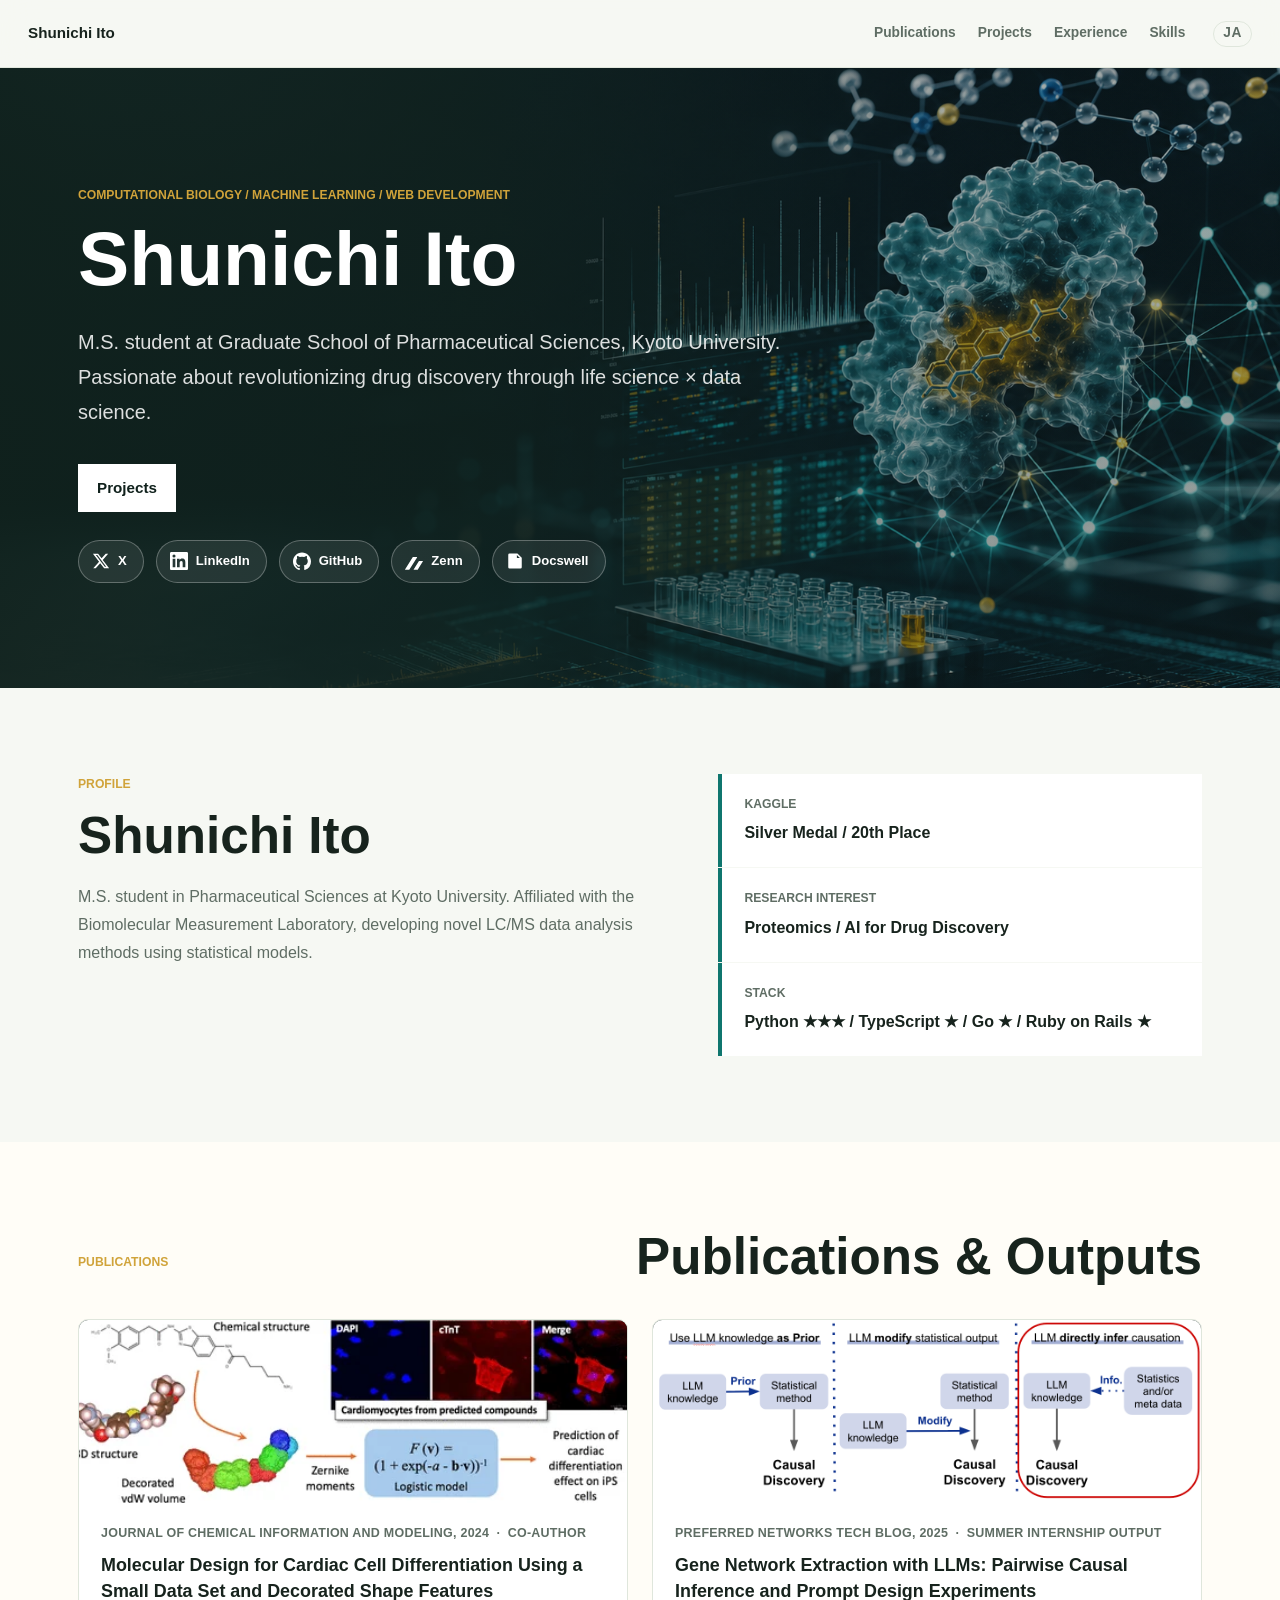
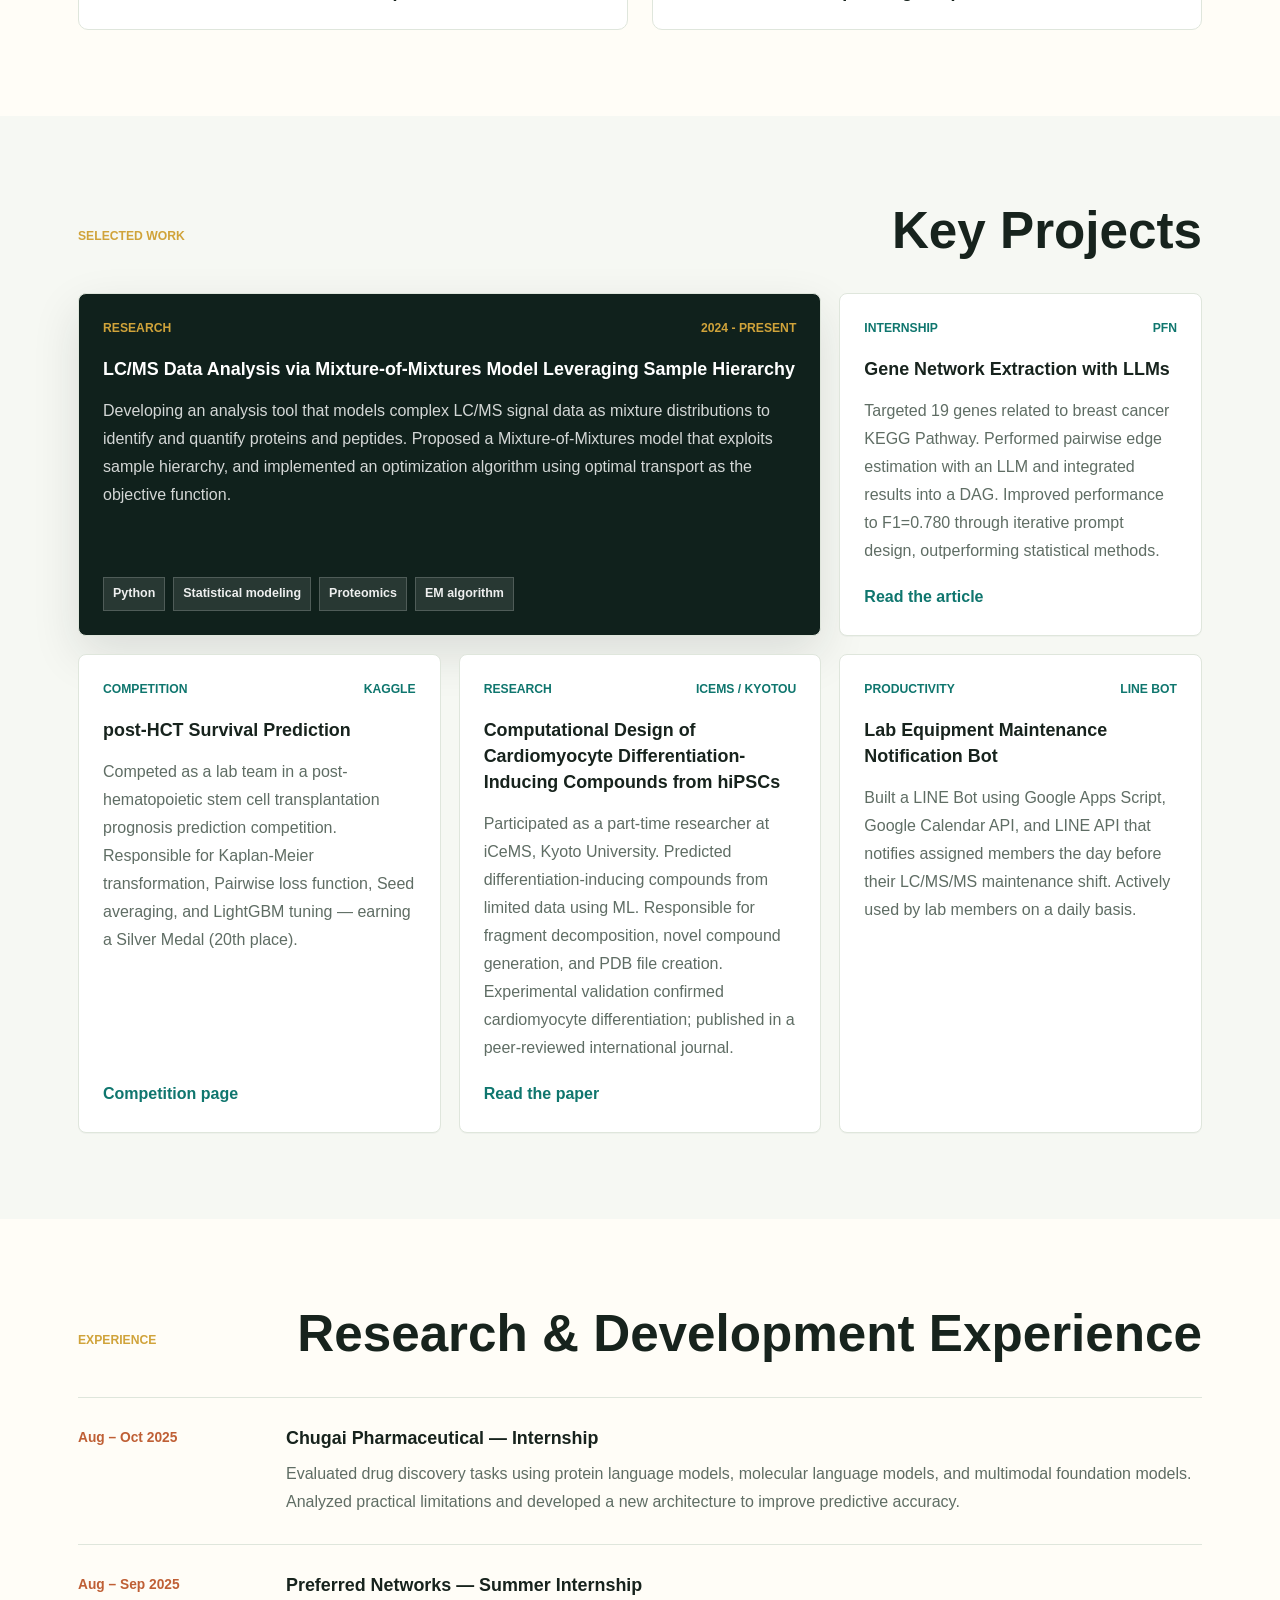
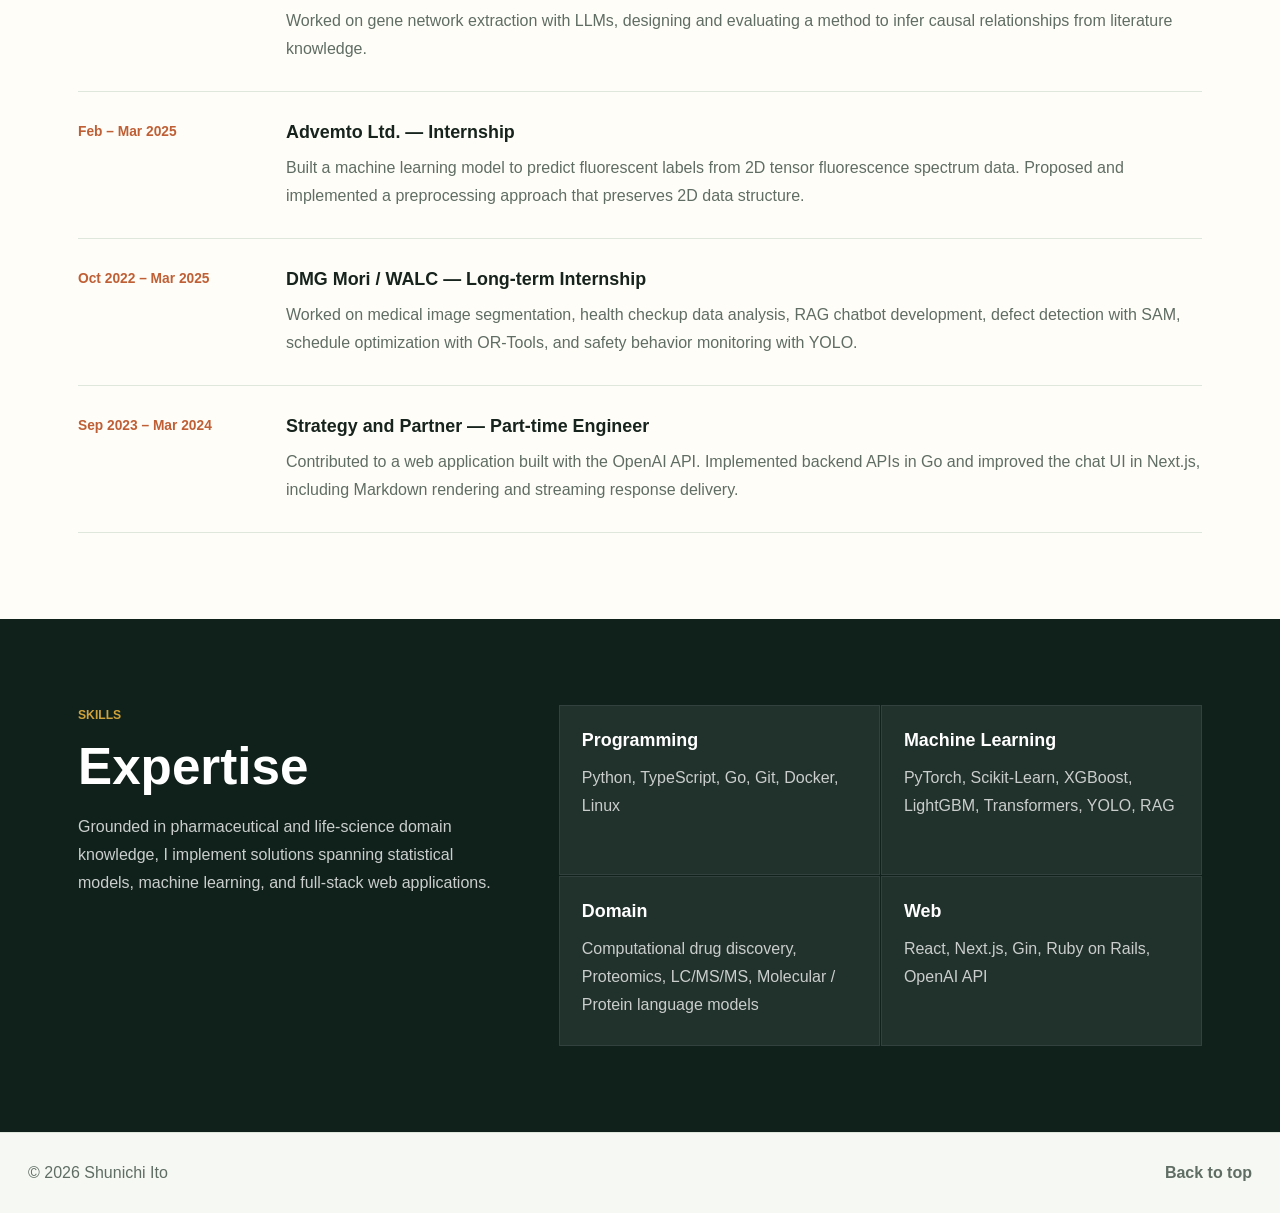
==== en.html @ 8578bd36 "feat: create english page" ====
<!doctype html>
<html lang="en">
  <head>
    <meta charset="utf-8">
    <meta name="viewport" content="width=device-width, initial-scale=1">
    <meta
      name="description"
      content="Portfolio of Shunichi Ito. Research and development experience in computational drug discovery, proteomics, machine learning, and web development."
    >
    <meta name="theme-color" content="#f6f8f3">
    <title>Shunichi Ito | Portfolio</title>
    <link rel="icon" href="assets/hero-research.png">
    <link rel="preload" href="assets/hero-research.png" as="image">
    <link rel="stylesheet" href="styles.css">
  </head>
  <body>
    <header class="site-header">
      <a class="brand" href="#top" aria-label="Back to top">Shunichi Ito</a>
      <nav class="nav" aria-label="Main navigation">
        <a href="#publications">Publications</a>
        <a href="#projects">Projects</a>
        <a href="#experience">Experience</a>
        <a href="#skills">Skills</a>
        <a class="lang-switch" href="index.html" aria-label="日本語版へ切り替え">JA</a>
      </nav>
    </header>

    <main id="top">
      <section class="hero" aria-labelledby="hero-title">
        <div class="hero__media" aria-hidden="true"></div>
        <div class="hero__overlay"></div>
        <div class="hero__content">
          <p class="eyebrow">Computational biology / Machine learning / Web development</p>
          <h1 id="hero-title">Shunichi Ito</h1>
          <p class="hero__lead">
            M.S. student at Graduate School of Pharmaceutical Sciences, Kyoto University.<br>
            Passionate about revolutionizing drug discovery through life science × data science.
          </p>
          <div class="hero__actions" aria-label="Quick links">
            <a class="button button--primary" href="#projects">Projects</a>
          </div>
          <ul class="social-links" aria-label="Social links">
            <li>
              <a class="social-links__item" href="https://x.com/Katan1105" target="_blank" rel="noopener noreferrer" aria-label="X">
                <svg viewBox="0 0 24 24" aria-hidden="true" focusable="false">
                  <path d="M18.244 2.25h3.308l-7.227 8.26 8.502 11.24h-6.656l-5.214-6.817-5.966 6.817H1.683l7.73-8.835L1.254 2.25H8.08l4.713 6.231 5.45-6.231Zm-1.161 17.52h1.833L7.084 4.126H5.117L17.083 19.77Z"/>
                </svg>
                <span>X</span>
              </a>
            </li>
            <li>
              <a class="social-links__item" href="https://www.linkedin.com/in/shunichi-ito-0a51a1213" target="_blank" rel="noopener noreferrer" aria-label="LinkedIn">
                <svg viewBox="0 0 24 24" aria-hidden="true" focusable="false">
                  <path d="M20.45 20.45h-3.56v-5.57c0-1.33-.02-3.04-1.85-3.04-1.85 0-2.14 1.45-2.14 2.94v5.67H9.34V9h3.42v1.56h.05c.48-.9 1.64-1.85 3.38-1.85 3.61 0 4.28 2.38 4.28 5.47v6.27ZM5.34 7.43a2.07 2.07 0 1 1 0-4.14 2.07 2.07 0 0 1 0 4.14ZM7.12 20.45H3.55V9h3.57v11.45ZM22.22 0H1.77C.8 0 0 .78 0 1.74v20.52C0 23.22.8 24 1.77 24h20.45c.98 0 1.78-.78 1.78-1.74V1.74C24 .78 23.2 0 22.22 0Z"/>
                </svg>
                <span>LinkedIn</span>
              </a>
            </li>
            <li>
              <a class="social-links__item" href="https://github.com/Shunichi1100921" target="_blank" rel="noopener noreferrer" aria-label="GitHub">
                <svg viewBox="0 0 24 24" aria-hidden="true" focusable="false">
                  <path d="M12 .5C5.37.5 0 5.87 0 12.5c0 5.3 3.44 9.8 8.21 11.39.6.11.82-.26.82-.58 0-.29-.01-1.04-.02-2.05-3.34.73-4.04-1.61-4.04-1.61-.55-1.39-1.34-1.76-1.34-1.76-1.09-.75.08-.73.08-.73 1.21.09 1.84 1.24 1.84 1.24 1.07 1.84 2.81 1.31 3.5 1 .11-.78.42-1.31.76-1.61-2.67-.3-5.47-1.34-5.47-5.94 0-1.31.47-2.38 1.24-3.22-.13-.31-.54-1.53.12-3.18 0 0 1.01-.32 3.3 1.23a11.5 11.5 0 0 1 6.01 0c2.29-1.55 3.3-1.23 3.3-1.23.66 1.65.25 2.87.12 3.18.77.84 1.24 1.91 1.24 3.22 0 4.61-2.81 5.63-5.49 5.93.43.37.81 1.1.81 2.22 0 1.6-.01 2.89-.01 3.29 0 .32.21.7.83.58A12.01 12.01 0 0 0 24 12.5C24 5.87 18.63.5 12 .5Z"/>
                </svg>
                <span>GitHub</span>
              </a>
            </li>
            <li>
              <a class="social-links__item" href="https://zenn.dev/shunichi1100921" target="_blank" rel="noopener noreferrer" aria-label="Zenn">
                <svg viewBox="0 0 24 24" aria-hidden="true" focusable="false">
                  <path d="M.264 23.771h4.984c.264 0 .498-.147.645-.352L16.084 7.181c.176-.264-.029-.616-.351-.616h-4.838c-.264 0-.527.147-.674.352L.029 23.185c-.176.264.029.586.235.586ZM17.114 23.361l6.798-10.875c.176-.264-.029-.616-.352-.616h-4.515c-.264 0-.498.147-.645.352l-6.886 10.993c-.147.235.029.557.323.557h4.838c.205 0 .381-.117.439-.264Z"/>
                </svg>
                <span>Zenn</span>
              </a>
            </li>
            <li>
              <a class="social-links__item" href="https://www.docswell.com/user/shunichi1100921" target="_blank" rel="noopener noreferrer" aria-label="Docswell">
                <svg viewBox="0 0 24 24" aria-hidden="true" focusable="false">
                  <path d="M3 3.75A1.75 1.75 0 0 1 4.75 2h10.5L21 7.75v12.5A1.75 1.75 0 0 1 19.25 22H4.75A1.75 1.75 0 0 1 3 20.25V3.75Zm11.5.25v4h4l-4-4ZM7 11.5h10v1.6H7v-1.6Zm0 3.6h10v1.6H7v-1.6Zm0-7.2h5v1.6H7V7.9Z"/>
                </svg>
                <span>Docswell</span>
              </a>
            </li>
          </ul>
        </div>
      </section>

      <section class="section intro" aria-label="Profile">
        <div class="section__inner intro__grid">
          <div>
            <p class="section-kicker">Profile</p>
            <h2>Shunichi Ito</h2>
            <p>
              M.S. student in Pharmaceutical Sciences at Kyoto University. Affiliated with the Biomolecular Measurement Laboratory, developing novel LC/MS data analysis methods using statistical models.
            </p>
          </div>
          <dl class="stats" aria-label="Highlights">
            <div>
              <dt>Kaggle</dt>
              <dd>Silver Medal / 20th Place</dd>
            </div>
            <div>
              <dt>Research Interest</dt>
              <dd>Proteomics / AI for Drug Discovery</dd>
            </div>
            <div>
              <dt>Stack</dt>
              <dd>Python ★★★ / TypeScript ★ / Go ★ / Ruby on Rails ★</dd>
            </div>
          </dl>
        </div>
      </section>

      <section id="publications" class="section section--tint" aria-labelledby="publications-title">
        <div class="section__inner">
          <div class="section-heading">
            <p class="section-kicker">Publications</p>
            <h2 id="publications-title">Publications &amp; Outputs</h2>
          </div>
          <div class="publication-list">
            <article class="pub-card">
              <a class="pub-card__image-link" href="https://pubs.acs.org/doi/full/10.1021/acs.jcim.4c01353" target="_blank" rel="noopener noreferrer" aria-label="Read paper: Molecular Design for Cardiac Cell Differentiation">
                <img class="pub-card__image" src="assets/icems-cardiomyocite-hiPSC.gif" alt="Abstract figure: Computational design of cardiomyocyte differentiation-inducing compounds from hiPSCs" loading="lazy">
                <span class="pub-card__overlay" aria-hidden="true">Read paper →</span>
              </a>
              <div class="pub-card__body">
                <p class="pub-card__venue">Journal of Chemical Information and Modeling, 2024 &nbsp;·&nbsp; Co-author</p>
                <h3>Molecular Design for Cardiac Cell Differentiation Using a Small Data Set and Decorated Shape Features</h3>
              </div>
            </article>
            <article class="pub-card">
              <a class="pub-card__image-link" href="https://tech.preferred.jp/ja/blog/gene_network_extraction_with_llms/" target="_blank" rel="noopener noreferrer" aria-label="Read article: Gene Network Extraction with LLMs">
                <img class="pub-card__image" src="assets/pfn-gene-network.png" alt="Key visual: Gene network extraction with LLMs" loading="lazy">
                <span class="pub-card__overlay" aria-hidden="true">Read article →</span>
              </a>
              <div class="pub-card__body">
                <p class="pub-card__venue">Preferred Networks Tech Blog, 2025 &nbsp;·&nbsp; Summer Internship Output</p>
                <h3>Gene Network Extraction with LLMs: Pairwise Causal Inference and Prompt Design Experiments</h3>
              </div>
            </article>
          </div>
        </div>
      </section>

      <section id="projects" class="section" aria-labelledby="projects-title">
        <div class="section__inner">
          <div class="section-heading">
            <p class="section-kicker">Selected Work</p>
            <h2 id="projects-title">Key Projects</h2>
          </div>

          <div class="project-grid">
            <article class="project-card project-card--featured">
              <div class="project-card__meta">
                <span>Research</span>
                <span>2024 - Present</span>
              </div>
              <h3>LC/MS Data Analysis via Mixture-of-Mixtures Model Leveraging Sample Hierarchy</h3>
              <p>
                Developing an analysis tool that models complex LC/MS signal data as mixture distributions to identify and quantify proteins and peptides.
                Proposed a Mixture-of-Mixtures model that exploits sample hierarchy, and implemented an optimization algorithm using optimal transport as the objective function.
              </p>
              <div class="tag-list">
                <span>Python</span>
                <span>Statistical modeling</span>
                <span>Proteomics</span>
                <span>EM algorithm</span>
              </div>
            </article>

            <article class="project-card">
              <div class="project-card__meta">
                <span>Internship</span>
                <span>PFN</span>
              </div>
              <h3>Gene Network Extraction with LLMs</h3>
              <p>
                Targeted 19 genes related to breast cancer KEGG Pathway. Performed pairwise edge estimation with an LLM and integrated results into a DAG.
                Improved performance to F1=0.780 through iterative prompt design, outperforming statistical methods.
              </p>
              <a class="text-link" href="https://tech.preferred.jp/ja/blog/gene_network_extraction_with_llms/">Read the article</a>
            </article>

            <article class="project-card">
              <div class="project-card__meta">
                <span>Competition</span>
                <span>Kaggle</span>
              </div>
              <h3>post-HCT Survival Prediction</h3>
              <p>
                Competed as a lab team in a post-hematopoietic stem cell transplantation prognosis prediction competition.
                Responsible for Kaplan-Meier transformation, Pairwise loss function, Seed averaging, and LightGBM tuning — earning a Silver Medal (20th place).
              </p>
              <a class="text-link" href="https://www.kaggle.com/competitions/equity-post-HCT-survival-predictions">Competition page</a>
            </article>

            <article class="project-card">
              <div class="project-card__meta">
                <span>Research</span>
                <span>iCeMS / KyotoU</span>
              </div>
              <h3>Computational Design of Cardiomyocyte Differentiation-Inducing Compounds from hiPSCs</h3>
              <p>
                Participated as a part-time researcher at iCeMS, Kyoto University. Predicted differentiation-inducing compounds from limited data using ML.
                Responsible for fragment decomposition, novel compound generation, and PDB file creation. Experimental validation confirmed cardiomyocyte differentiation; published in a peer-reviewed international journal.
              </p>
              <a class="text-link" href="https://pubs.acs.org/doi/full/10.1021/acs.jcim.4c01353">Read the paper</a>
            </article>

            <article class="project-card">
              <div class="project-card__meta">
                <span>Productivity</span>
                <span>LINE Bot</span>
              </div>
              <h3>Lab Equipment Maintenance Notification Bot</h3>
              <p>
                Built a LINE Bot using Google Apps Script, Google Calendar API, and LINE API that notifies assigned members the day before their LC/MS/MS maintenance shift.
                Actively used by lab members on a daily basis.
              </p>
            </article>
          </div>
        </div>
      </section>

      <section id="experience" class="section section--tint" aria-labelledby="experience-title">
        <div class="section__inner">
          <div class="section-heading">
            <p class="section-kicker">Experience</p>
            <h2 id="experience-title">Research &amp; Development Experience</h2>
          </div>

          <div class="timeline">
            <article class="timeline-item">
              <p class="timeline-item__date">Aug – Oct 2025</p>
              <div>
                <h3>Chugai Pharmaceutical — Internship</h3>
                <p>
                  Evaluated drug discovery tasks using protein language models, molecular language models, and multimodal foundation models.
                  Analyzed practical limitations and developed a new architecture to improve predictive accuracy.
                </p>
              </div>
            </article>

            <article class="timeline-item">
              <p class="timeline-item__date">Aug – Sep 2025</p>
              <div>
                <h3>Preferred Networks — Summer Internship</h3>
                <p>
                  Worked on gene network extraction with LLMs, designing and evaluating a method to infer causal relationships from literature knowledge.
                </p>
              </div>
            </article>

            <article class="timeline-item">
              <p class="timeline-item__date">Feb – Mar 2025</p>
              <div>
                <h3>Advemto Ltd. — Internship</h3>
                <p>
                  Built a machine learning model to predict fluorescent labels from 2D tensor fluorescence spectrum data.
                  Proposed and implemented a preprocessing approach that preserves 2D data structure.
                </p>
              </div>
            </article>

            <article class="timeline-item">
              <p class="timeline-item__date">Oct 2022 – Mar 2025</p>
              <div>
                <h3>DMG Mori / WALC — Long-term Internship</h3>
                <p>
                  Worked on medical image segmentation, health checkup data analysis, RAG chatbot development, defect detection with SAM,
                  schedule optimization with OR-Tools, and safety behavior monitoring with YOLO.
                </p>
              </div>
            </article>

            <article class="timeline-item">
              <p class="timeline-item__date">Sep 2023 – Mar 2024</p>
              <div>
                <h3>Strategy and Partner — Part-time Engineer</h3>
                <p>
                  Contributed to a web application built with the OpenAI API. Implemented backend APIs in Go and improved the chat UI in Next.js,
                  including Markdown rendering and streaming response delivery.
                </p>
              </div>
            </article>
          </div>
        </div>
      </section>

      <section id="skills" class="section section--dark" aria-labelledby="skills-title">
        <div class="section__inner skills-layout">
          <div>
            <p class="section-kicker">Skills</p>
            <h2 id="skills-title">Expertise</h2>
            <p>
              Grounded in pharmaceutical and life-science domain knowledge, I implement solutions spanning statistical models, machine learning, and full-stack web applications.
            </p>
          </div>
          <div class="skill-groups">
            <section aria-labelledby="skill-programming">
              <h3 id="skill-programming">Programming</h3>
              <p>Python, TypeScript, Go, Git, Docker, Linux</p>
            </section>
            <section aria-labelledby="skill-ml">
              <h3 id="skill-ml">Machine Learning</h3>
              <p>PyTorch, Scikit-Learn, XGBoost, LightGBM, Transformers, YOLO, RAG</p>
            </section>
            <section aria-labelledby="skill-domain">
              <h3 id="skill-domain">Domain</h3>
              <p>Computational drug discovery, Proteomics, LC/MS/MS, Molecular / Protein language models</p>
            </section>
            <section aria-labelledby="skill-web">
              <h3 id="skill-web">Web</h3>
              <p>React, Next.js, Gin, Ruby on Rails, OpenAI API</p>
            </section>
          </div>
        </div>
      </section>

    </main>

    <footer class="site-footer">
      <p>&copy; 2026 Shunichi Ito</p>
      <a href="#top">Back to top</a>
    </footer>
  </body>
</html>
---- styles.css ----
:root {
  --paper: #f6f8f3;
  --paper-strong: #fffdf7;
  --ink: #17231d;
  --muted: #5f6d64;
  --line: #dfe6dc;
  --teal: #0f766e;
  --teal-deep: #0d4f49;
  --clay: #bf5f35;
  --gold: #d0a33a;
  --night: #10211c;
  --white: #ffffff;
  --shadow: 0 18px 48px rgba(23, 35, 29, 0.12);
  color-scheme: light;
  font-family:
    Inter, "Helvetica Neue", Arial, "Hiragino Sans", "Hiragino Kaku Gothic ProN",
    Meiryo, sans-serif;
  font-size: 16px;
}

* {
  box-sizing: border-box;
}

html {
  scroll-behavior: smooth;
}

body {
  margin: 0;
  background: var(--paper);
  color: var(--ink);
  line-height: 1.75;
}

a {
  color: inherit;
}

.site-header {
  align-items: center;
  backdrop-filter: blur(18px);
  background: rgba(246, 248, 243, 0.86);
  border-bottom: 1px solid rgba(223, 230, 220, 0.9);
  display: flex;
  justify-content: space-between;
  left: 0;
  min-height: 68px;
  padding: 0 28px;
  position: sticky;
  right: 0;
  top: 0;
  z-index: 20;
}

.brand {
  color: var(--ink);
  font-size: 0.95rem;
  font-weight: 800;
  text-decoration: none;
}

.nav {
  display: flex;
  gap: 22px;
  white-space: nowrap;
}

.nav a {
  color: var(--muted);
  font-size: 0.86rem;
  font-weight: 700;
  text-decoration: none;
}

.nav a:hover,
.text-link:hover,
.site-footer a:hover {
  color: var(--teal);
}

.lang-switch {
  align-items: center;
  border: 1.5px solid var(--line);
  border-radius: 999px;
  color: var(--muted) !important;
  display: inline-flex;
  font-size: 0.76rem;
  font-weight: 900;
  height: 26px;
  justify-content: center;
  letter-spacing: 0.04em;
  margin-left: 6px;
  min-width: 36px;
  padding: 0 9px;
  text-decoration: none;
  transition: background 0.15s ease, color 0.15s ease, border-color 0.15s ease;
}

.lang-switch:hover {
  background: var(--teal);
  border-color: var(--teal);
  color: var(--white) !important;
}

.hero {
  isolation: isolate;
  min-height: min(620px, 76svh);
  overflow: hidden;
  position: relative;
}

.hero__media {
  background-image: url("assets/hero-research.png");
  background-position: center right;
  background-size: cover;
  inset: 0;
  position: absolute;
  z-index: -2;
}

.hero__overlay {
  background:
    linear-gradient(90deg, rgba(16, 33, 28, 0.93) 0%, rgba(16, 33, 28, 0.8) 36%, rgba(16, 33, 28, 0.2) 72%),
    linear-gradient(180deg, rgba(16, 33, 28, 0.2), rgba(16, 33, 28, 0.35));
  inset: 0;
  position: absolute;
  z-index: -1;
}

.hero__content {
  color: var(--white);
  display: flex;
  flex-direction: column;
  justify-content: center;
  max-width: 1180px;
  min-height: min(620px, 76svh);
  padding: 64px 28px 52px;
  width: min(100%, 1180px);
  margin: 0 auto;
}

.eyebrow,
.section-kicker {
  color: var(--gold);
  font-size: 0.76rem;
  font-weight: 900;
  letter-spacing: 0;
  margin: 0 0 12px;
  text-transform: uppercase;
}

.hero h1 {
  font-size: clamp(2.45rem, 7vw, 4.8rem);
  letter-spacing: 0;
  line-height: 1.05;
  margin: 0;
  max-width: 760px;
}

.hero__lead {
  color: rgba(255, 255, 255, 0.86);
  font-size: clamp(1rem, 2vw, 1.25rem);
  margin: 26px 0 0;
  max-width: 720px;
}

.hero__actions {
  display: flex;
  flex-wrap: wrap;
  gap: 12px;
  margin-top: 34px;
}

.button {
  align-items: center;
  border: 1px solid rgba(255, 255, 255, 0.38);
  display: inline-flex;
  font-size: 0.95rem;
  font-weight: 800;
  justify-content: center;
  min-height: 48px;
  padding: 0 18px;
  text-decoration: none;
}

.button--primary {
  background: var(--white);
  border-color: var(--white);
  color: var(--night);
}

.button--ghost {
  color: var(--white);
}

.social-links {
  display: flex;
  flex-wrap: wrap;
  gap: 12px;
  list-style: none;
  margin: 28px 0 0;
  padding: 0;
}

.social-links__item {
  align-items: center;
  background: rgba(255, 255, 255, 0.08);
  border: 1px solid rgba(255, 255, 255, 0.28);
  border-radius: 999px;
  color: var(--white);
  display: inline-flex;
  gap: 8px;
  font-size: 0.82rem;
  font-weight: 800;
  padding: 9px 16px 9px 13px;
  text-decoration: none;
  transition:
    background 0.18s ease,
    border-color 0.18s ease,
    transform 0.18s ease;
}

.social-links__item svg {
  fill: currentColor;
  height: 18px;
  width: 18px;
}

.social-links__item:hover {
  background: var(--white);
  border-color: var(--white);
  color: var(--night);
  transform: translateY(-2px);
}

.section {
  padding: 86px 0;
}

.section--tint {
  background: var(--paper-strong);
}

.section--dark {
  background: var(--night);
  color: var(--white);
}

.section__inner {
  margin: 0 auto;
  padding: 0 28px;
  width: min(100%, 1180px);
}

.section-heading {
  align-items: end;
  display: flex;
  gap: 24px;
  justify-content: space-between;
  margin-bottom: 34px;
}

h2 {
  font-size: clamp(1.8rem, 4vw, 3.2rem);
  letter-spacing: 0;
  line-height: 1.12;
  margin: 0;
}

h3 {
  font-size: 1.12rem;
  letter-spacing: 0;
  line-height: 1.45;
  margin: 0;
}

p {
  margin: 0;
}

.intro__grid {
  align-items: start;
  display: grid;
  gap: 36px;
  grid-template-columns: minmax(0, 1fr) minmax(320px, 0.8fr);
}

.intro p:not(.section-kicker) {
  color: var(--muted);
  margin-top: 18px;
  max-width: 720px;
}

.stats {
  display: grid;
  gap: 1px;
  margin: 0;
  overflow: hidden;
}

.stats div {
  background: var(--white);
  border-left: 4px solid var(--teal);
  padding: 20px 22px;
}

.stats dt {
  color: var(--muted);
  font-size: 0.76rem;
  font-weight: 900;
  margin-bottom: 4px;
  text-transform: uppercase;
}

.stats dd {
  font-size: 1rem;
  font-weight: 800;
  margin: 0;
}

.project-grid {
  display: grid;
  gap: 18px;
  grid-template-columns: repeat(3, minmax(0, 1fr));
}

.project-card {
  background: var(--white);
  border: 1px solid var(--line);
  border-radius: 8px;
  box-shadow: 0 1px 0 rgba(23, 35, 29, 0.03);
  display: flex;
  flex-direction: column;
  min-height: 330px;
  padding: 24px;
}

.project-card--featured {
  background: var(--night);
  box-shadow: var(--shadow);
  color: var(--white);
  grid-column: span 2;
}

.project-card__meta {
  color: var(--teal);
  display: flex;
  flex-wrap: wrap;
  font-size: 0.76rem;
  font-weight: 900;
  gap: 10px;
  justify-content: space-between;
  margin-bottom: 18px;
  text-transform: uppercase;
}

.project-card--featured .project-card__meta,
.section--dark .section-kicker {
  color: var(--gold);
}

.project-card p {
  color: var(--muted);
  margin-top: 14px;
}

.project-card--featured p {
  color: rgba(255, 255, 255, 0.82);
}

.tag-list {
  display: flex;
  flex-wrap: wrap;
  gap: 8px;
  margin-top: auto;
  padding-top: 24px;
}

.tag-list span {
  background: rgba(255, 255, 255, 0.1);
  border: 1px solid rgba(255, 255, 255, 0.18);
  color: rgba(255, 255, 255, 0.92);
  font-size: 0.78rem;
  font-weight: 800;
  padding: 5px 9px;
}

.text-link {
  color: var(--teal);
  font-weight: 900;
  margin-top: auto;
  padding-top: 18px;
  text-decoration: none;
}

.timeline {
  border-top: 1px solid var(--line);
}

.timeline-item {
  display: grid;
  gap: 28px;
  grid-template-columns: 180px minmax(0, 1fr);
  padding: 28px 0;
  border-bottom: 1px solid var(--line);
}

.timeline-item__date {
  color: var(--clay);
  font-size: 0.86rem;
  font-weight: 900;
}

.timeline-item p:not(.timeline-item__date) {
  color: var(--muted);
  margin-top: 8px;
}

.skills-layout {
  display: grid;
  gap: 52px;
  grid-template-columns: minmax(0, 0.8fr) minmax(0, 1.2fr);
}

.skills-layout > div:first-child p:not(.section-kicker) {
  color: rgba(255, 255, 255, 0.78);
  margin-top: 18px;
}

.skill-groups {
  display: grid;
  gap: 1px;
  grid-template-columns: repeat(2, minmax(0, 1fr));
}

.skill-groups section {
  background: rgba(255, 255, 255, 0.07);
  border: 1px solid rgba(255, 255, 255, 0.08);
  min-height: 170px;
  padding: 22px;
}

.skill-groups p {
  color: rgba(255, 255, 255, 0.76);
  margin-top: 10px;
}

.publication-list {
  display: grid;
  gap: 24px;
  grid-template-columns: repeat(2, minmax(0, 1fr));
}

.pub-card {
  background: var(--white);
  border: 1px solid var(--line);
  border-radius: 10px;
  overflow: hidden;
  display: flex;
  flex-direction: column;
  transition: box-shadow 0.2s ease, transform 0.2s ease;
}

.pub-card:hover {
  box-shadow: var(--shadow);
  transform: translateY(-3px);
}

.pub-card__image-link {
  display: block;
  position: relative;
  overflow: hidden;
  aspect-ratio: 3 / 1;
  background: var(--night);
}

.pub-card__image {
  display: block;
  width: 100%;
  height: 100%;
  object-fit: cover;
  object-position: center top;
  transition: transform 0.3s ease, opacity 0.3s ease;
}

.pub-card__image-link:hover .pub-card__image {
  transform: scale(1.04);
  opacity: 0.72;
}

.pub-card__overlay {
  align-items: center;
  background: rgba(15, 118, 110, 0.85);
  border-radius: 999px;
  bottom: 14px;
  color: var(--white);
  display: flex;
  font-size: 0.82rem;
  font-weight: 800;
  justify-content: center;
  left: 50%;
  opacity: 0;
  padding: 8px 20px;
  position: absolute;
  transform: translateX(-50%) translateY(6px);
  transition: opacity 0.22s ease, transform 0.22s ease;
  white-space: nowrap;
}

.pub-card__image-link:hover .pub-card__overlay {
  opacity: 1;
  transform: translateX(-50%) translateY(0);
}

.pub-card__body {
  padding: 20px 22px 24px;
  display: flex;
  flex-direction: column;
  gap: 8px;
  flex: 1;
}

.pub-card__venue {
  color: var(--muted);
  font-size: 0.78rem;
  font-weight: 700;
  text-transform: uppercase;
  letter-spacing: 0.02em;
}

.site-footer {
  align-items: center;
  border-top: 1px solid var(--line);
  color: var(--muted);
  display: flex;
  justify-content: space-between;
  padding: 26px 28px;
}

.site-footer a {
  font-weight: 800;
  text-decoration: none;
}

@media (max-width: 900px) {
  .site-header {
    align-items: flex-start;
    flex-direction: column;
    gap: 8px;
    padding: 14px 20px;
  }

  .nav {
    gap: 14px;
    overflow-x: auto;
    padding-bottom: 2px;
    width: 100%;
  }

  .hero,
  .hero__content {
    min-height: 78svh;
  }

  .hero__overlay {
    background:
      linear-gradient(90deg, rgba(16, 33, 28, 0.94) 0%, rgba(16, 33, 28, 0.82) 58%, rgba(16, 33, 28, 0.48) 100%),
      linear-gradient(180deg, rgba(16, 33, 28, 0.1), rgba(16, 33, 28, 0.44));
  }

  .section {
    padding: 64px 0;
  }

  .section__inner,
  .hero__content {
    padding-left: 20px;
    padding-right: 20px;
  }

  .intro__grid,
  .skills-layout,
  .publication-list {
    grid-template-columns: 1fr;
  }

  .pub-card__image-link {
    aspect-ratio: 16 / 5;
  }

  .project-grid {
    grid-template-columns: repeat(2, minmax(0, 1fr));
  }

  .project-card--featured {
    grid-column: span 2;
  }
}

@media (max-width: 640px) {
  .site-header {
    position: static;
  }

  .hero,
  .hero__content {
    min-height: 82svh;
  }

  .hero__content {
    padding-top: 52px;
    padding-bottom: 52px;
  }

  .button {
    width: 100%;
  }

  .section-heading {
    align-items: start;
    flex-direction: column;
    gap: 10px;
  }

  .project-grid,
  .skill-groups {
    grid-template-columns: 1fr;
  }

  .project-card,
  .project-card--featured,
  .publication-list article {
    grid-column: auto;
    min-height: auto;
  }

  .timeline-item {
    gap: 8px;
    grid-template-columns: 1fr;
  }

  .site-footer {
    align-items: flex-start;
    flex-direction: column;
    gap: 10px;
  }
}
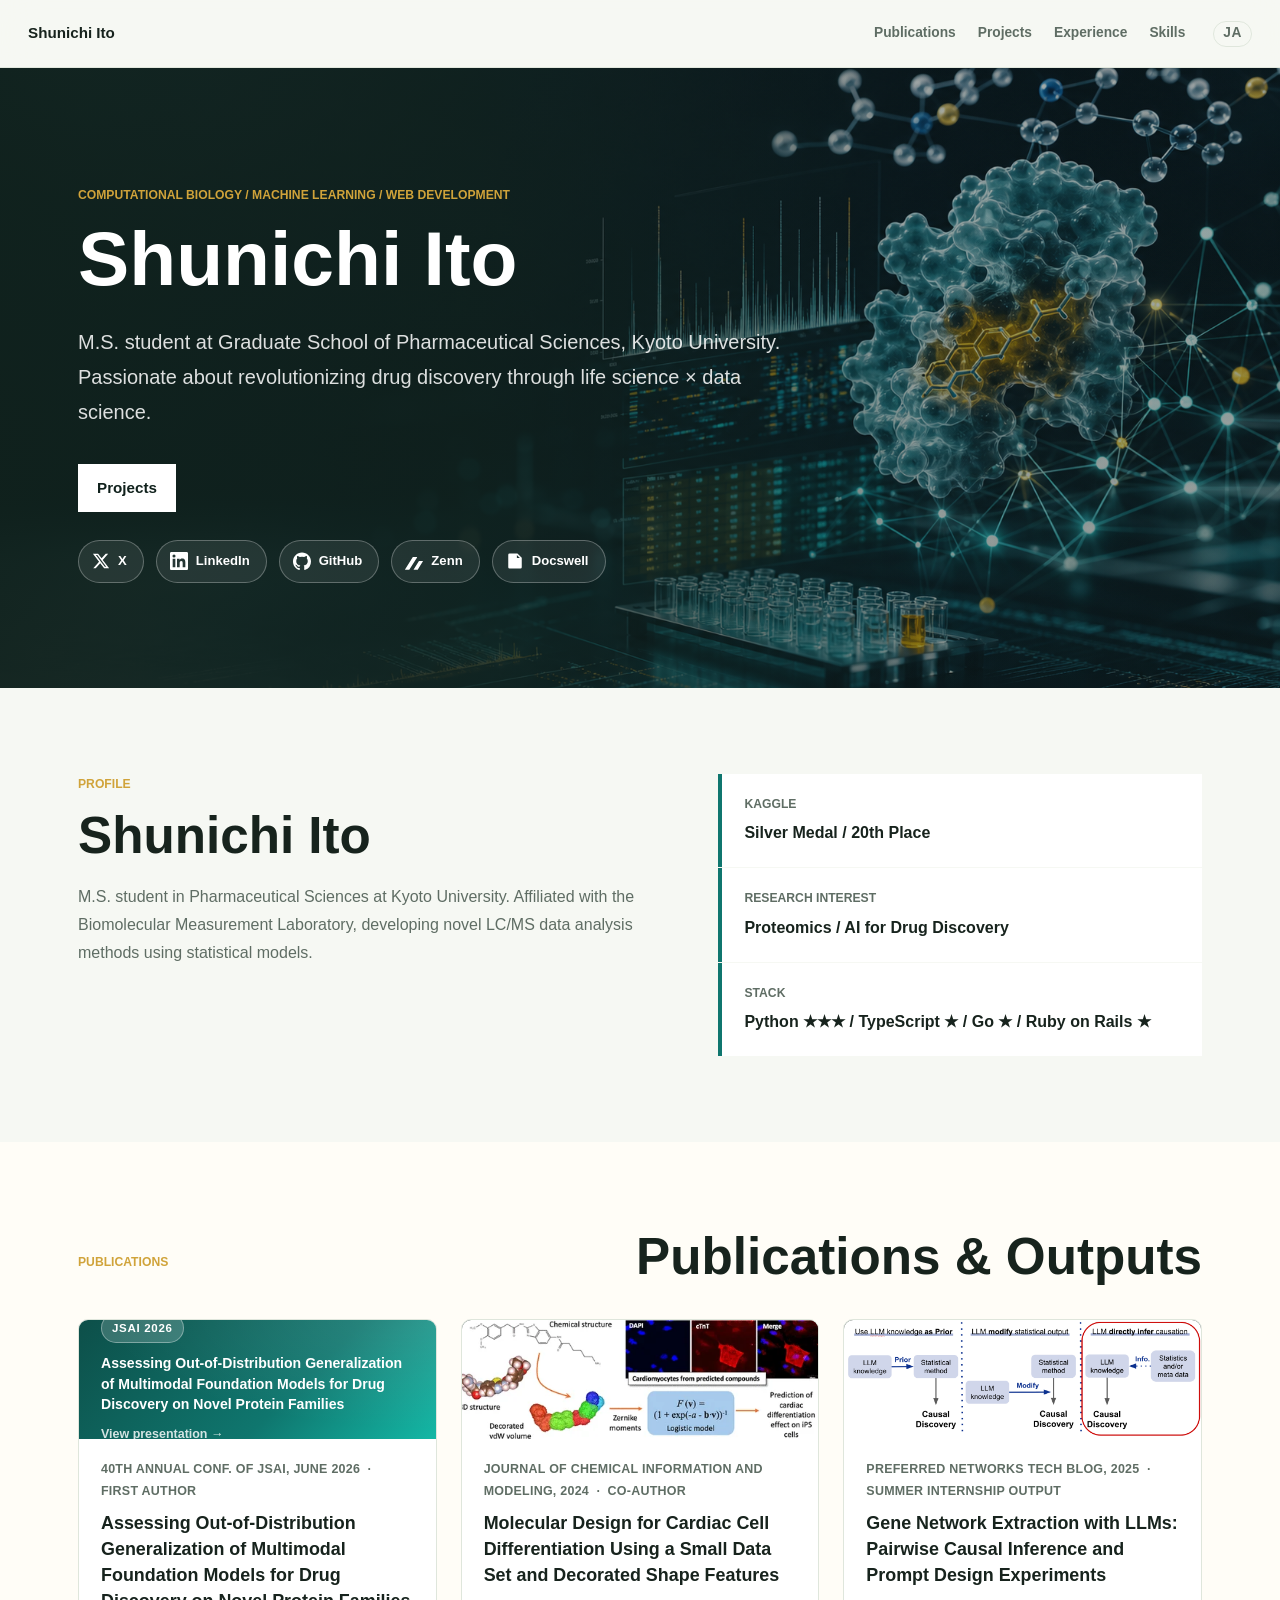
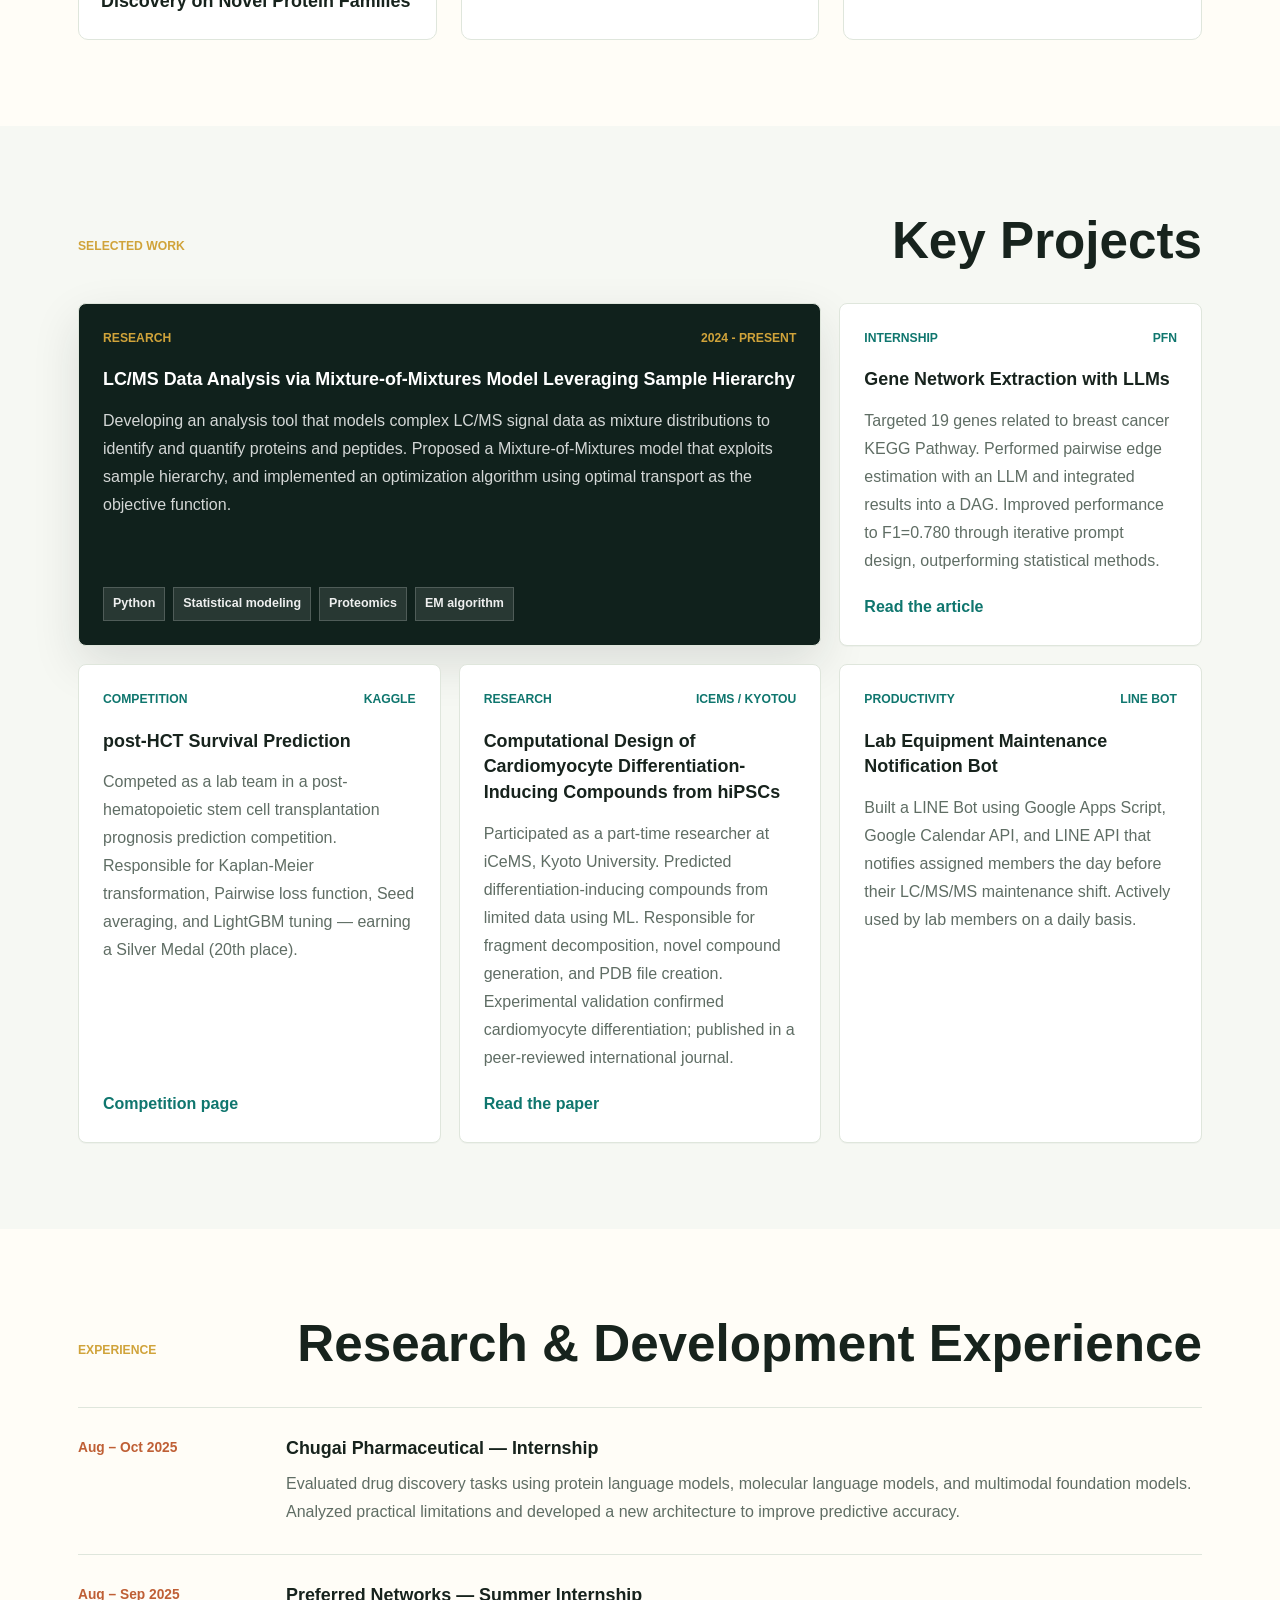
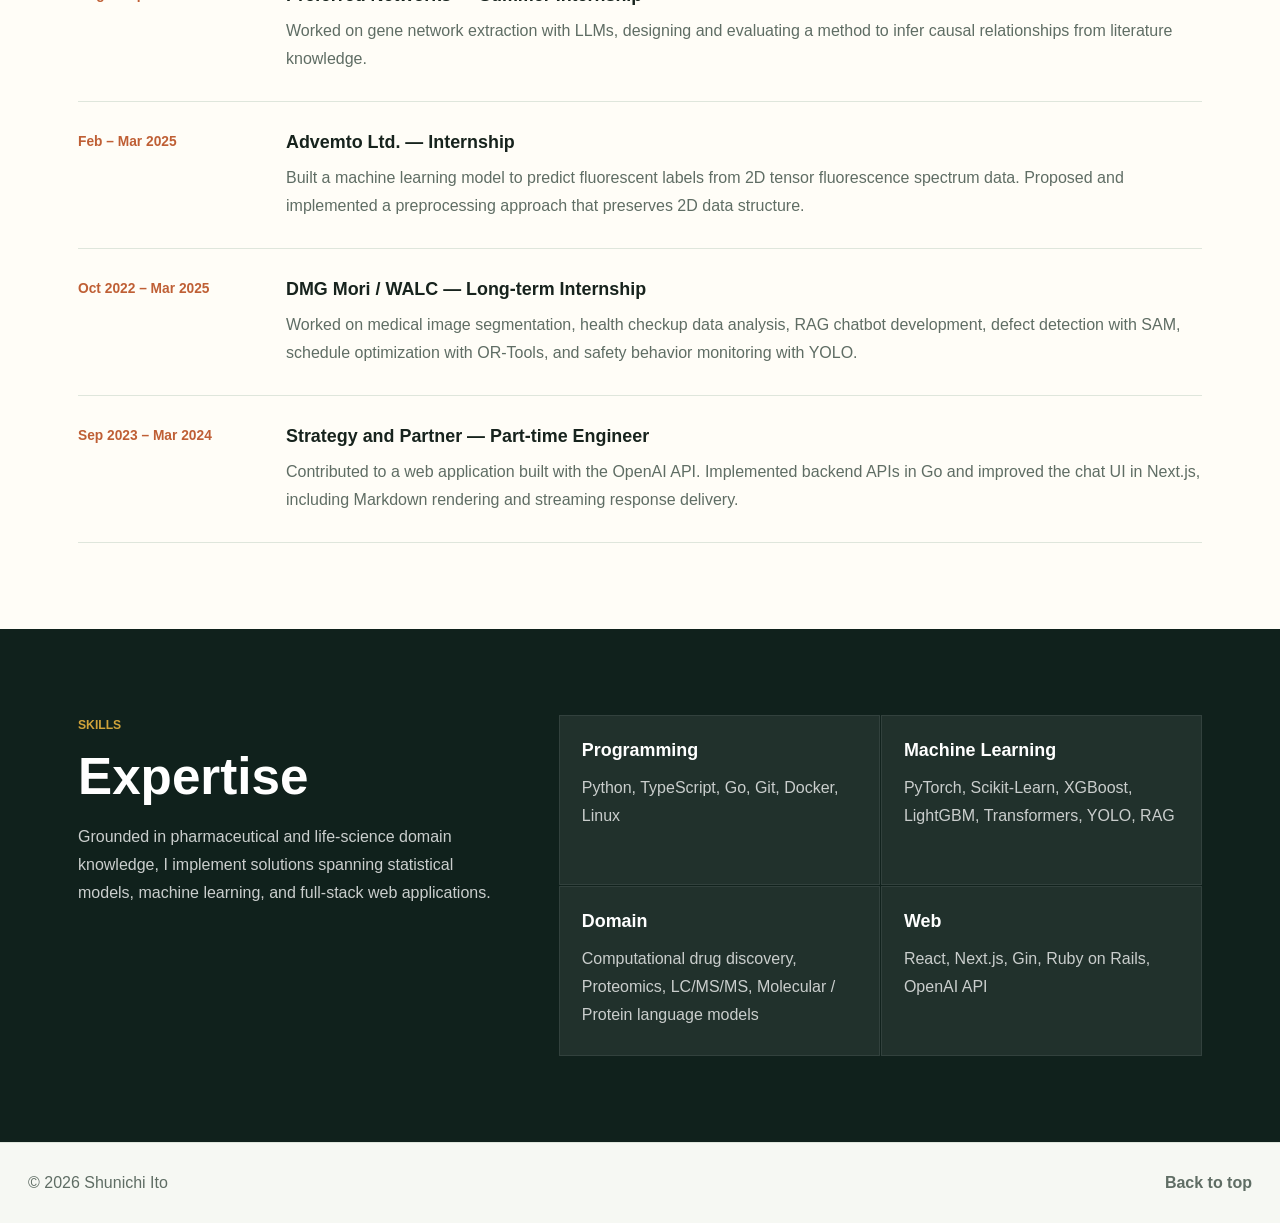
==== commit 057ea07c: "feat: add JSAI publication." ====
--- a/en.html
+++ b/en.html
@@ -117,6 +117,19 @@
             <h2 id="publications-title">Publications &amp; Outputs</h2>
           </div>
           <div class="publication-list">
+            <article class="pub-card pub-card--text" aria-label="JSAI2026 conference paper">
+              <a class="pub-card__text-link" href="https://pub.confit.atlas.jp/ja/event/jsai2026/presentation/1Yin-A-29" target="_blank" rel="noopener noreferrer">
+                <div class="pub-card__text-banner">
+                  <span class="pub-card__conf-badge">JSAI 2026</span>
+                  <p class="pub-card__text-title">Assessing Out-of-Distribution Generalization of Multimodal Foundation Models for Drug Discovery on Novel Protein Families</p>
+                  <span class="pub-card__text-cta">View presentation →</span>
+                </div>
+              </a>
+              <div class="pub-card__body">
+                <p class="pub-card__venue">40th Annual Conf. of JSAI, June 2026 &nbsp;·&nbsp; First author</p>
+                <h3>Assessing Out-of-Distribution Generalization of Multimodal Foundation Models for Drug Discovery on Novel Protein Families</h3>
+              </div>
+            </article>
             <article class="pub-card">
               <a class="pub-card__image-link" href="https://pubs.acs.org/doi/full/10.1021/acs.jcim.4c01353" target="_blank" rel="noopener noreferrer" aria-label="Read paper: Molecular Design for Cardiac Cell Differentiation">
                 <img class="pub-card__image" src="assets/icems-cardiomyocite-hiPSC.gif" alt="Abstract figure: Computational design of cardiomyocyte differentiation-inducing compounds from hiPSCs" loading="lazy">
--- a/styles.css
+++ b/styles.css
@@ -449,7 +449,7 @@
 .publication-list {
   display: grid;
   gap: 24px;
-  grid-template-columns: repeat(2, minmax(0, 1fr));
+  grid-template-columns: repeat(3, minmax(0, 1fr));
 }
 
 .pub-card {
@@ -529,6 +529,66 @@
   letter-spacing: 0.02em;
 }
 
+/* Text-only card variant (no image) */
+.pub-card--text .pub-card__text-link {
+  display: block;
+  text-decoration: none;
+}
+
+.pub-card--text .pub-card__text-banner {
+  aspect-ratio: 3 / 1;
+  background: linear-gradient(135deg, var(--teal-deep) 0%, var(--teal) 60%, #14b8a6 100%);
+  color: var(--white);
+  display: flex;
+  flex-direction: column;
+  gap: 10px;
+  justify-content: center;
+  overflow: hidden;
+  padding: 24px 22px;
+  position: relative;
+  transition: filter 0.2s ease;
+}
+
+.pub-card--text .pub-card__text-banner::before {
+  background: radial-gradient(ellipse at top right, rgba(255,255,255,0.12) 0%, transparent 65%);
+  content: "";
+  inset: 0;
+  pointer-events: none;
+  position: absolute;
+}
+
+.pub-card--text .pub-card__text-link:hover .pub-card__text-banner {
+  filter: brightness(1.1);
+}
+
+.pub-card__conf-badge {
+  background: rgba(255, 255, 255, 0.18);
+  border: 1px solid rgba(255, 255, 255, 0.35);
+  border-radius: 999px;
+  color: var(--white);
+  font-size: 0.72rem;
+  font-weight: 900;
+  letter-spacing: 0.06em;
+  padding: 4px 10px;
+  text-transform: uppercase;
+  width: fit-content;
+}
+
+.pub-card__text-title {
+  color: var(--white);
+  font-size: 0.88rem;
+  font-weight: 700;
+  line-height: 1.45;
+  margin: 0;
+}
+
+.pub-card__text-cta {
+  color: rgba(255, 255, 255, 0.82);
+  font-size: 0.78rem;
+  font-weight: 800;
+  margin-top: auto;
+}
+
 .site-footer {
   align-items: center;
   border-top: 1px solid var(--line);
@@ -580,12 +640,16 @@
   }
 
   .intro__grid,
-  .skills-layout,
+  .skills-layout {
+    grid-template-columns: 1fr;
+  }
+
   .publication-list {
-    grid-template-columns: 1fr;
-  }
-
-  .pub-card__image-link {
+    grid-template-columns: repeat(2, minmax(0, 1fr));
+  }
+
+  .pub-card__image-link,
+  .pub-card--text .pub-card__text-banner {
     aspect-ratio: 16 / 5;
   }
 
@@ -624,7 +688,8 @@
   }
 
   .project-grid,
-  .skill-groups {
+  .skill-groups,
+  .publication-list {
     grid-template-columns: 1fr;
   }
 
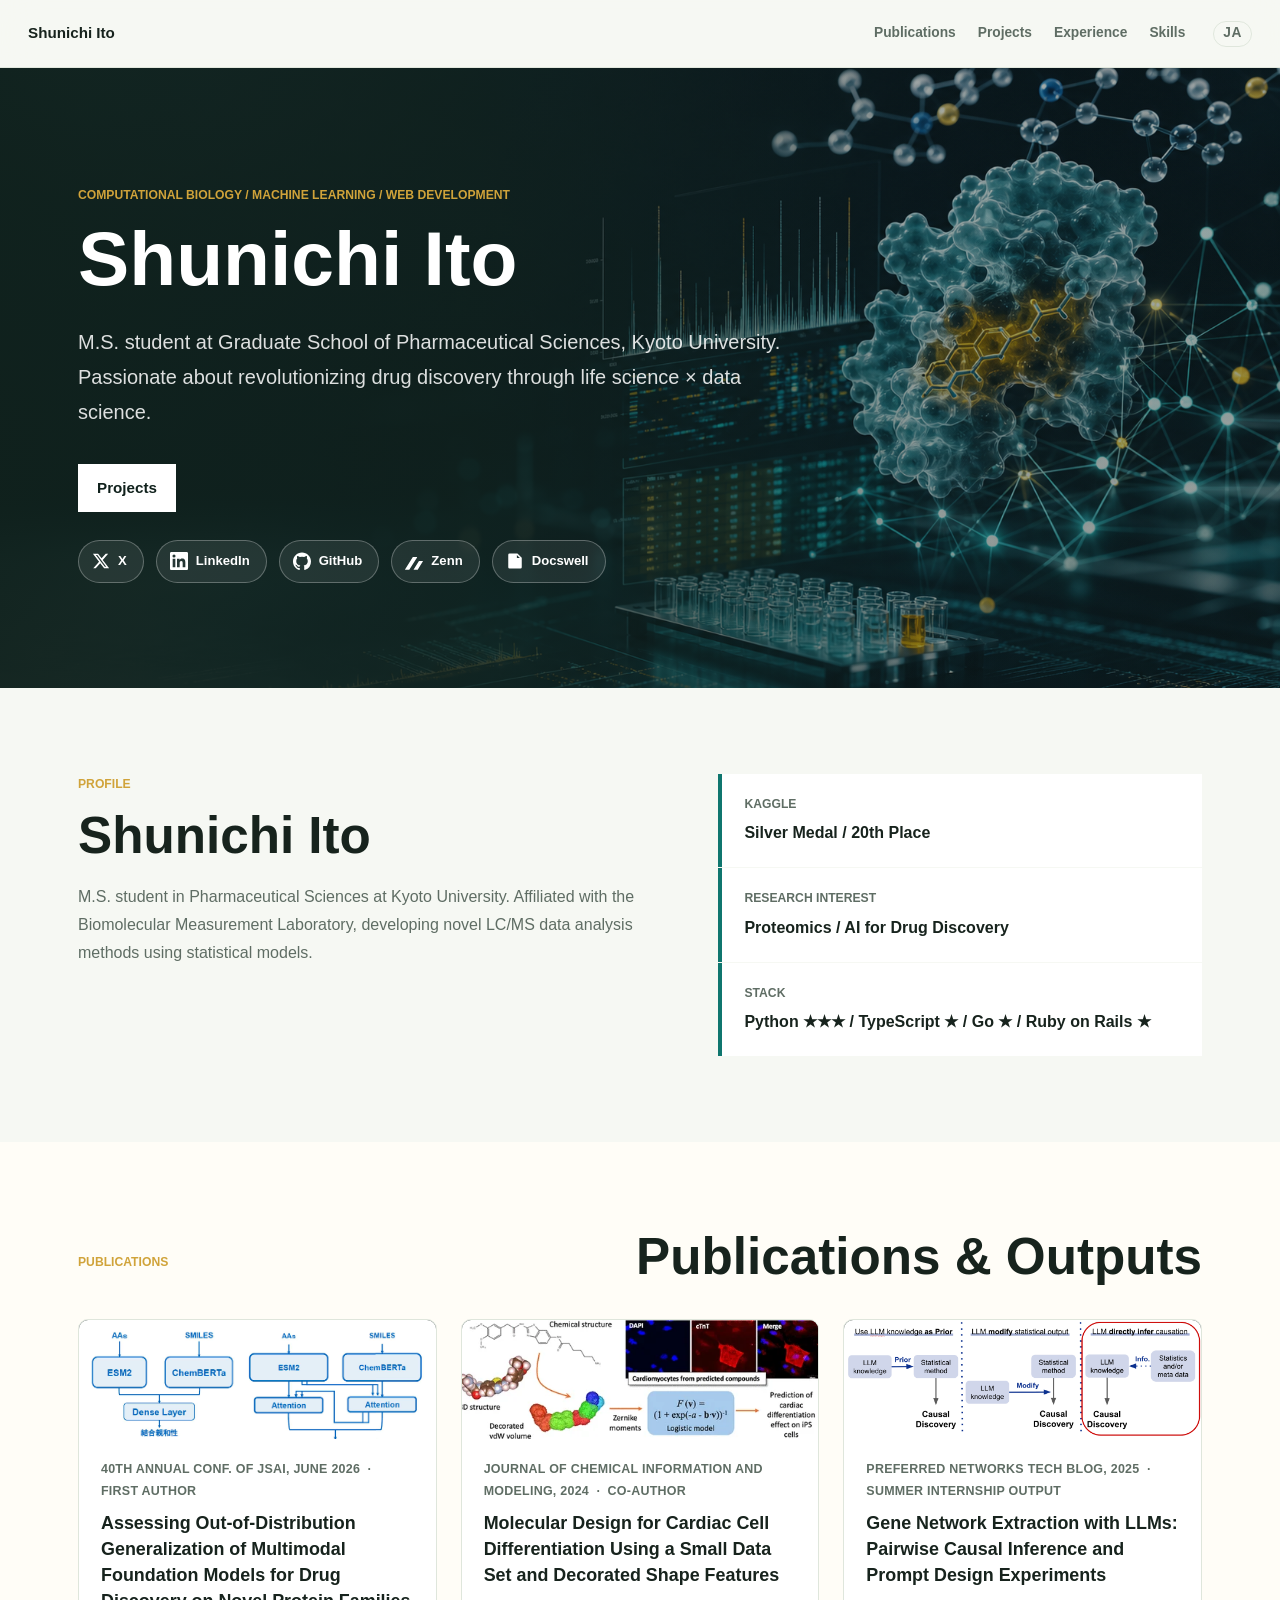
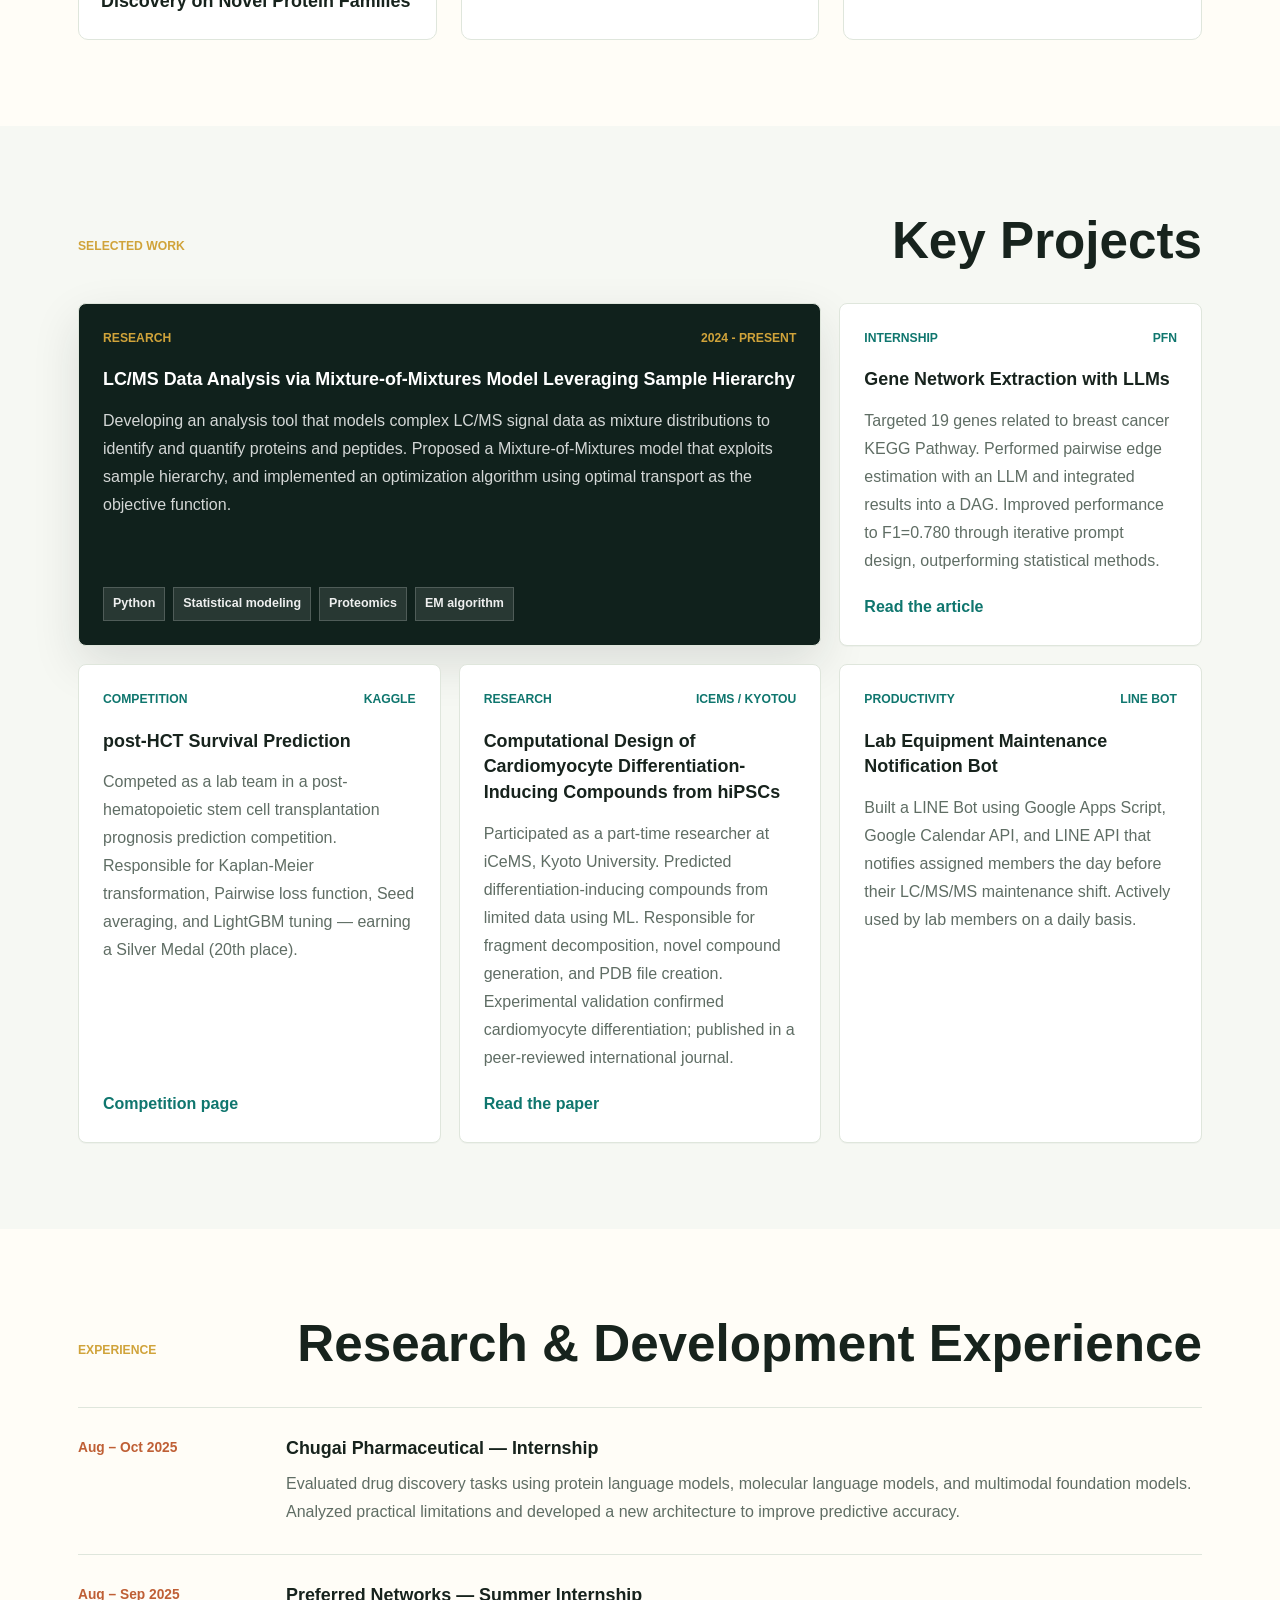
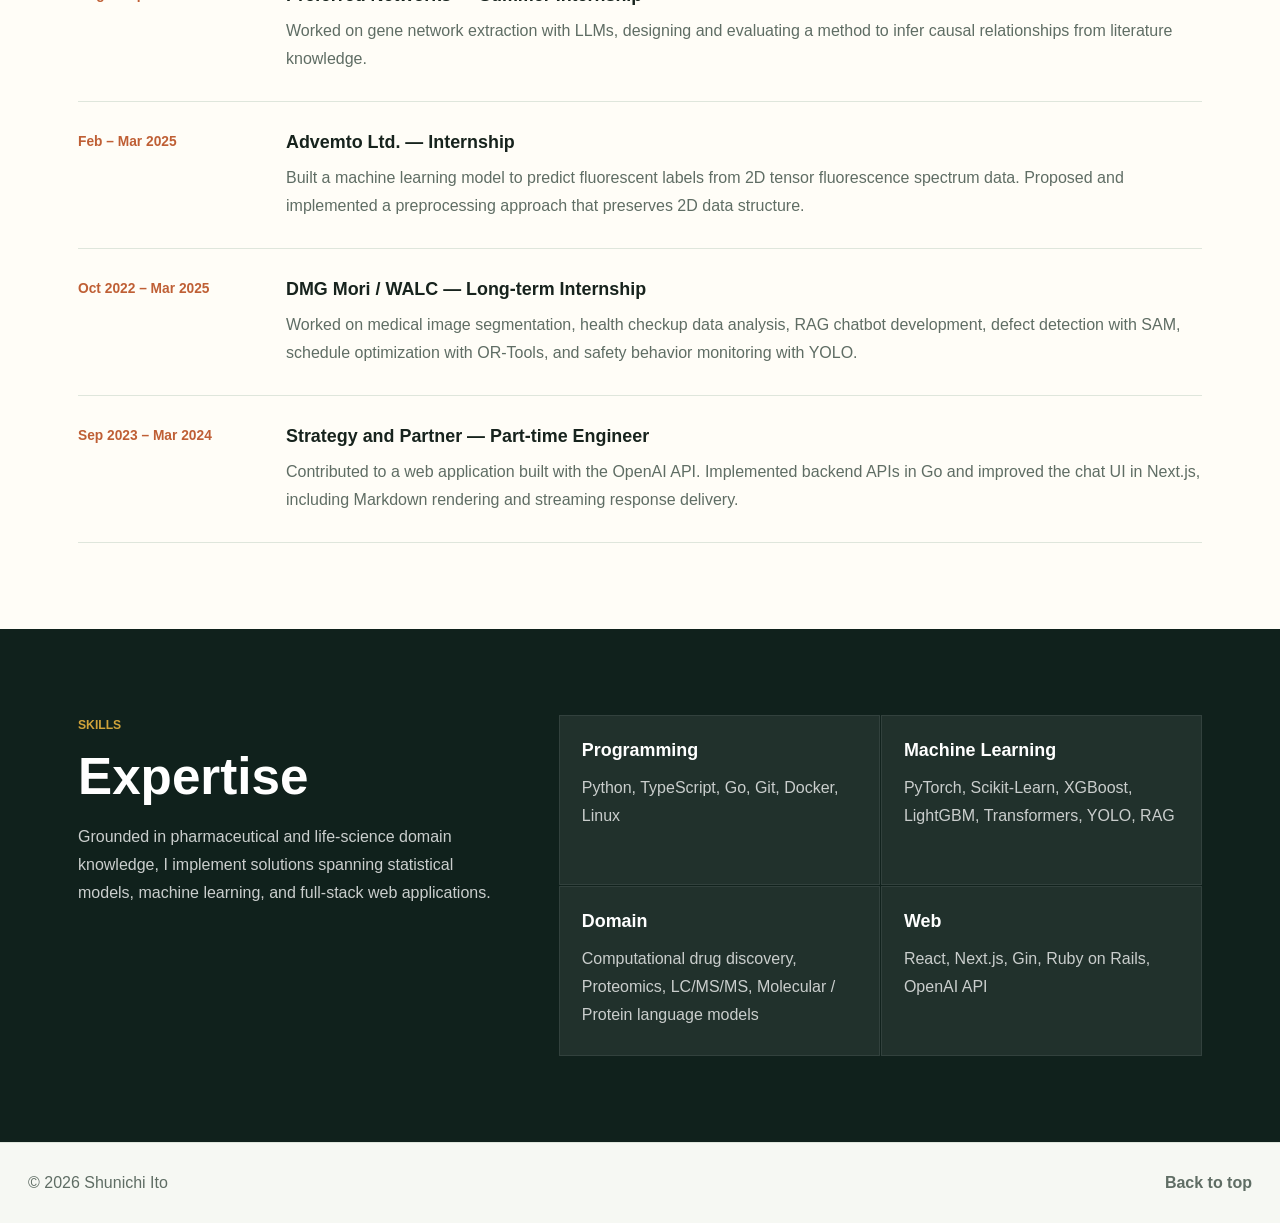
==== commit 19294a55: "feat: add poster picture." ====
--- a/en.html
+++ b/en.html
@@ -117,13 +117,10 @@
             <h2 id="publications-title">Publications &amp; Outputs</h2>
           </div>
           <div class="publication-list">
-            <article class="pub-card pub-card--text" aria-label="JSAI2026 conference paper">
-              <a class="pub-card__text-link" href="https://pub.confit.atlas.jp/ja/event/jsai2026/presentation/1Yin-A-29" target="_blank" rel="noopener noreferrer">
-                <div class="pub-card__text-banner">
-                  <span class="pub-card__conf-badge">JSAI 2026</span>
-                  <p class="pub-card__text-title">Assessing Out-of-Distribution Generalization of Multimodal Foundation Models for Drug Discovery on Novel Protein Families</p>
-                  <span class="pub-card__text-cta">View presentation →</span>
-                </div>
+            <article class="pub-card">
+              <a class="pub-card__image-link" href="https://pub.confit.atlas.jp/ja/event/jsai2026/presentation/1Yin-A-29" target="_blank" rel="noopener noreferrer" aria-label="View presentation: Assessing OOD Generalization of Multimodal Foundation Models for Drug Discovery">
+                <img class="pub-card__image" src="assets/jsai_poster.png" alt="Poster figure: Multimodal drug discovery model architecture fusing ESM2 and ChemBERTa via cross-attention" loading="lazy">
+                <span class="pub-card__overlay" aria-hidden="true">View presentation →</span>
               </a>
               <div class="pub-card__body">
                 <p class="pub-card__venue">40th Annual Conf. of JSAI, June 2026 &nbsp;·&nbsp; First author</p>
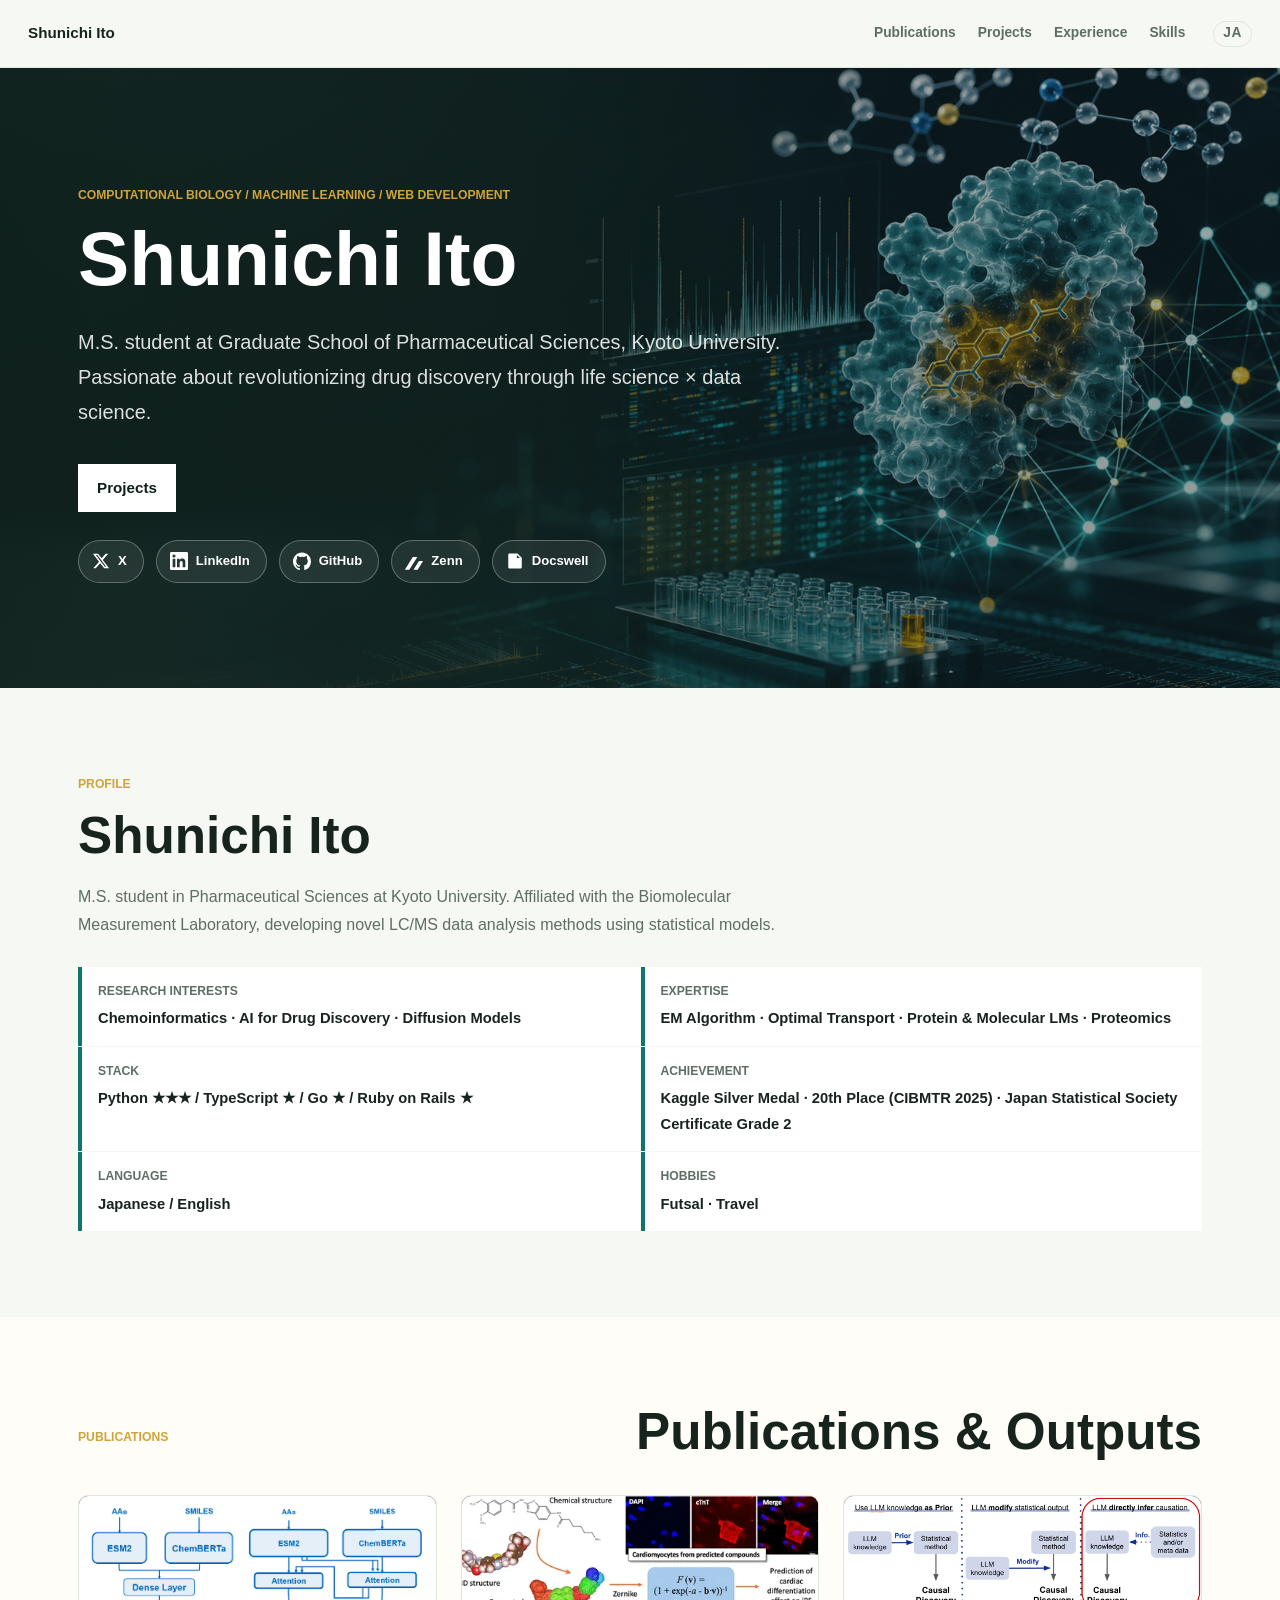
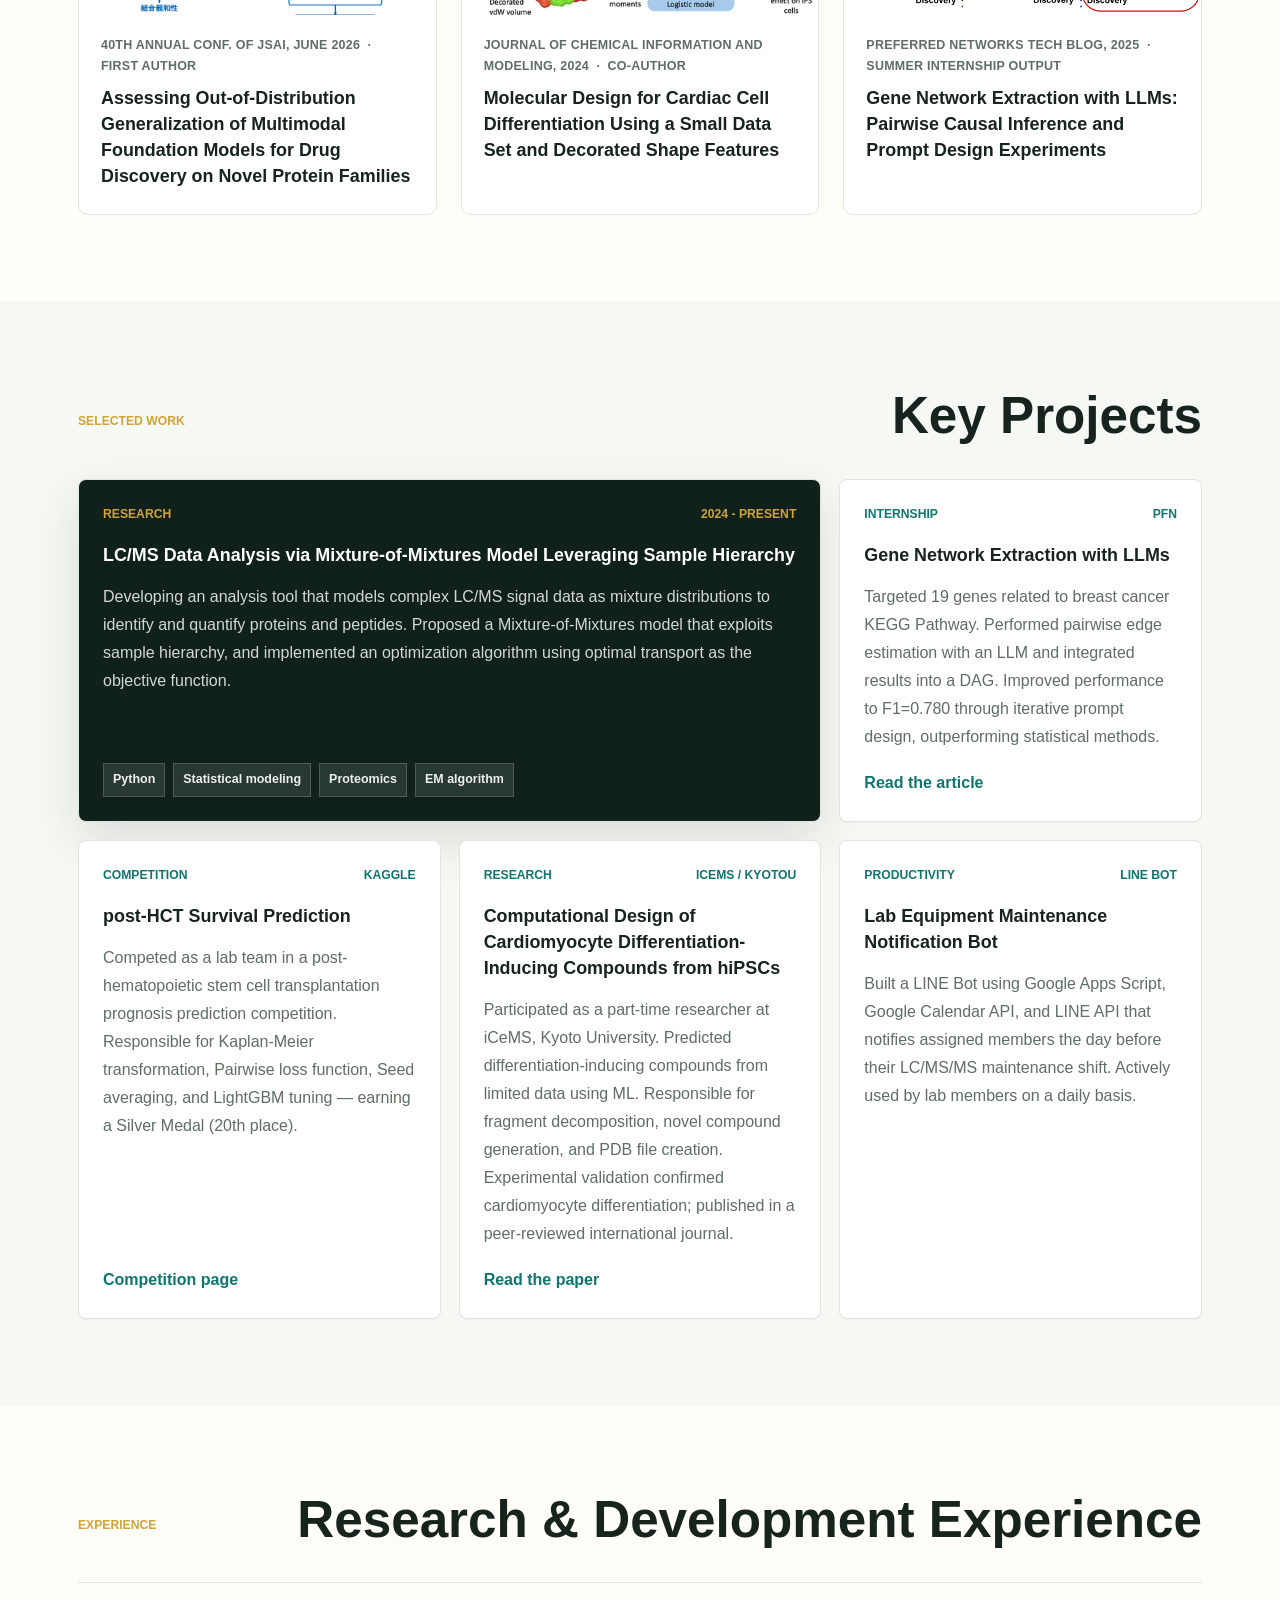
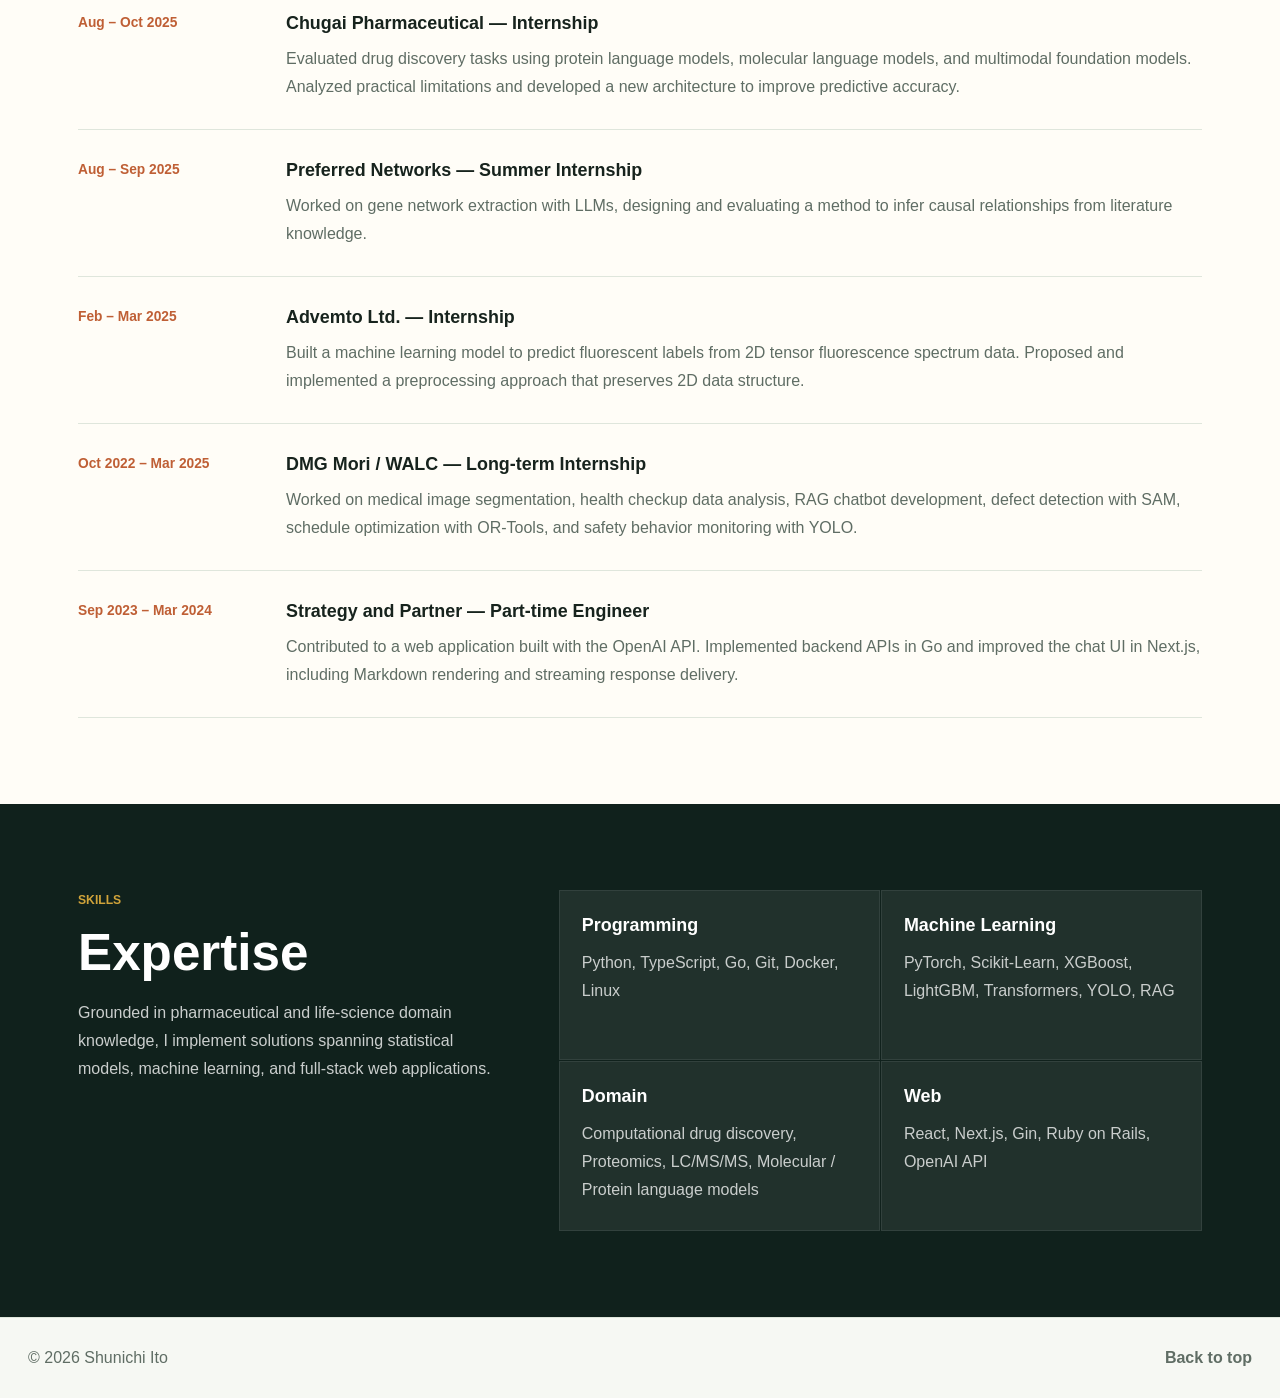
==== commit 06ee2504: "feat: update profile section layout and content - Rearrange intro layout: stats cards now appear bel" ====
--- a/en.html
+++ b/en.html
@@ -95,16 +95,28 @@
           </div>
           <dl class="stats" aria-label="Highlights">
             <div>
-              <dt>Kaggle</dt>
-              <dd>Silver Medal / 20th Place</dd>
-            </div>
-            <div>
-              <dt>Research Interest</dt>
-              <dd>Proteomics / AI for Drug Discovery</dd>
+              <dt>Research Interests</dt>
+              <dd>Chemoinformatics · AI for Drug Discovery · Diffusion Models</dd>
+            </div>
+            <div>
+              <dt>Expertise</dt>
+              <dd>EM Algorithm · Optimal Transport · Protein &amp; Molecular LMs · Proteomics</dd>
             </div>
             <div>
               <dt>Stack</dt>
               <dd>Python ★★★ / TypeScript ★ / Go ★ / Ruby on Rails ★</dd>
+            </div>
+            <div>
+              <dt>Achievement</dt>
+              <dd>Kaggle Silver Medal · 20th Place (CIBMTR 2025) · Japan Statistical Society Certificate Grade 2</dd>
+            </div>
+            <div>
+              <dt>Language</dt>
+              <dd>Japanese / English</dd>
+            </div>
+            <div>
+              <dt>Hobbies</dt>
+              <dd>Futsal · Travel</dd>
             </div>
           </dl>
         </div>
--- a/styles.css
+++ b/styles.css
@@ -280,10 +280,9 @@
 }
 
 .intro__grid {
-  align-items: start;
-  display: grid;
-  gap: 36px;
-  grid-template-columns: minmax(0, 1fr) minmax(320px, 0.8fr);
+  display: flex;
+  flex-direction: column;
+  gap: 28px;
 }
 
 .intro p:not(.section-kicker) {
@@ -293,7 +292,8 @@
 }
 
 .stats {
-  display: grid;
+  display: flex;
+  flex-wrap: wrap;
   gap: 1px;
   margin: 0;
   overflow: hidden;
@@ -302,7 +302,8 @@
 .stats div {
   background: var(--white);
   border-left: 4px solid var(--teal);
-  padding: 20px 22px;
+  flex: 0 0 calc(50% - 0.5px);
+  padding: 14px 16px;
 }
 
 .stats dt {
@@ -314,7 +315,7 @@
 }
 
 .stats dd {
-  font-size: 1rem;
+  font-size: 0.92rem;
   font-weight: 800;
   margin: 0;
 }
@@ -639,7 +640,6 @@
     padding-right: 20px;
   }
 
-  .intro__grid,
   .skills-layout {
     grid-template-columns: 1fr;
   }
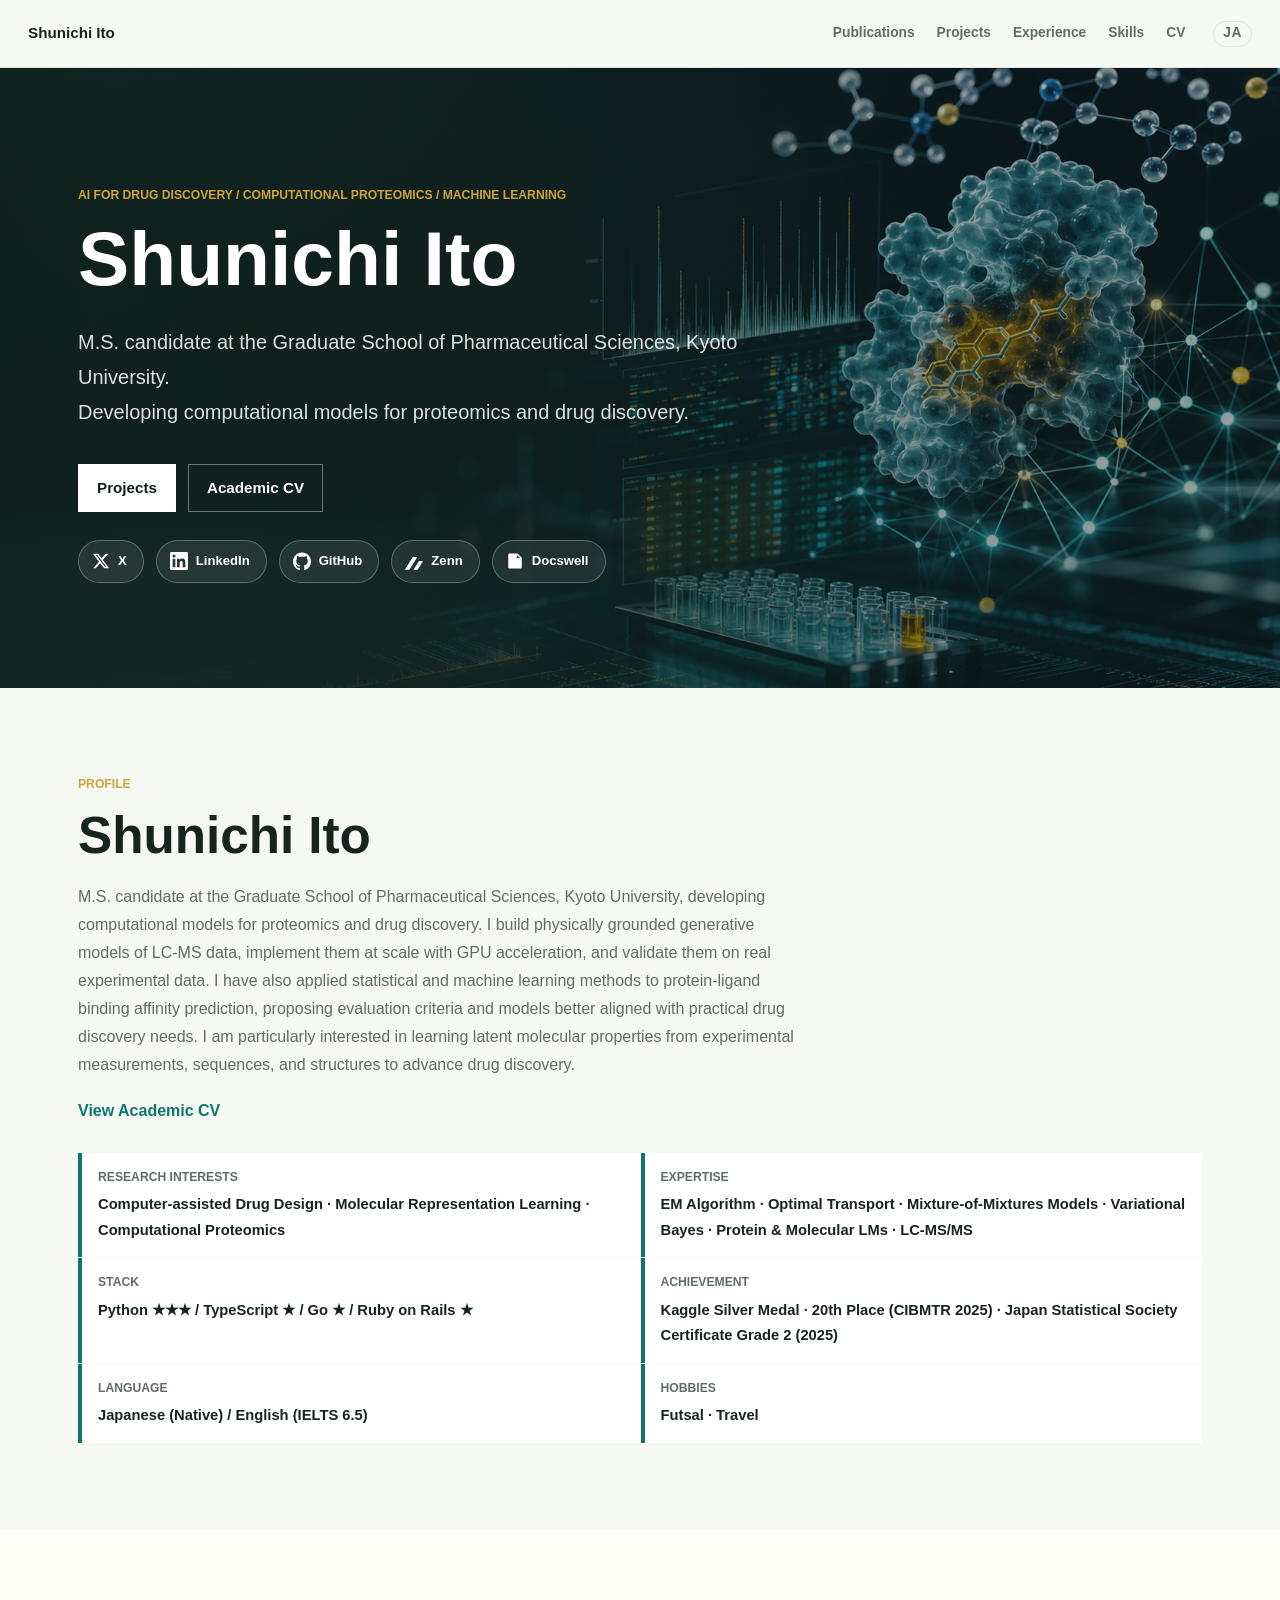
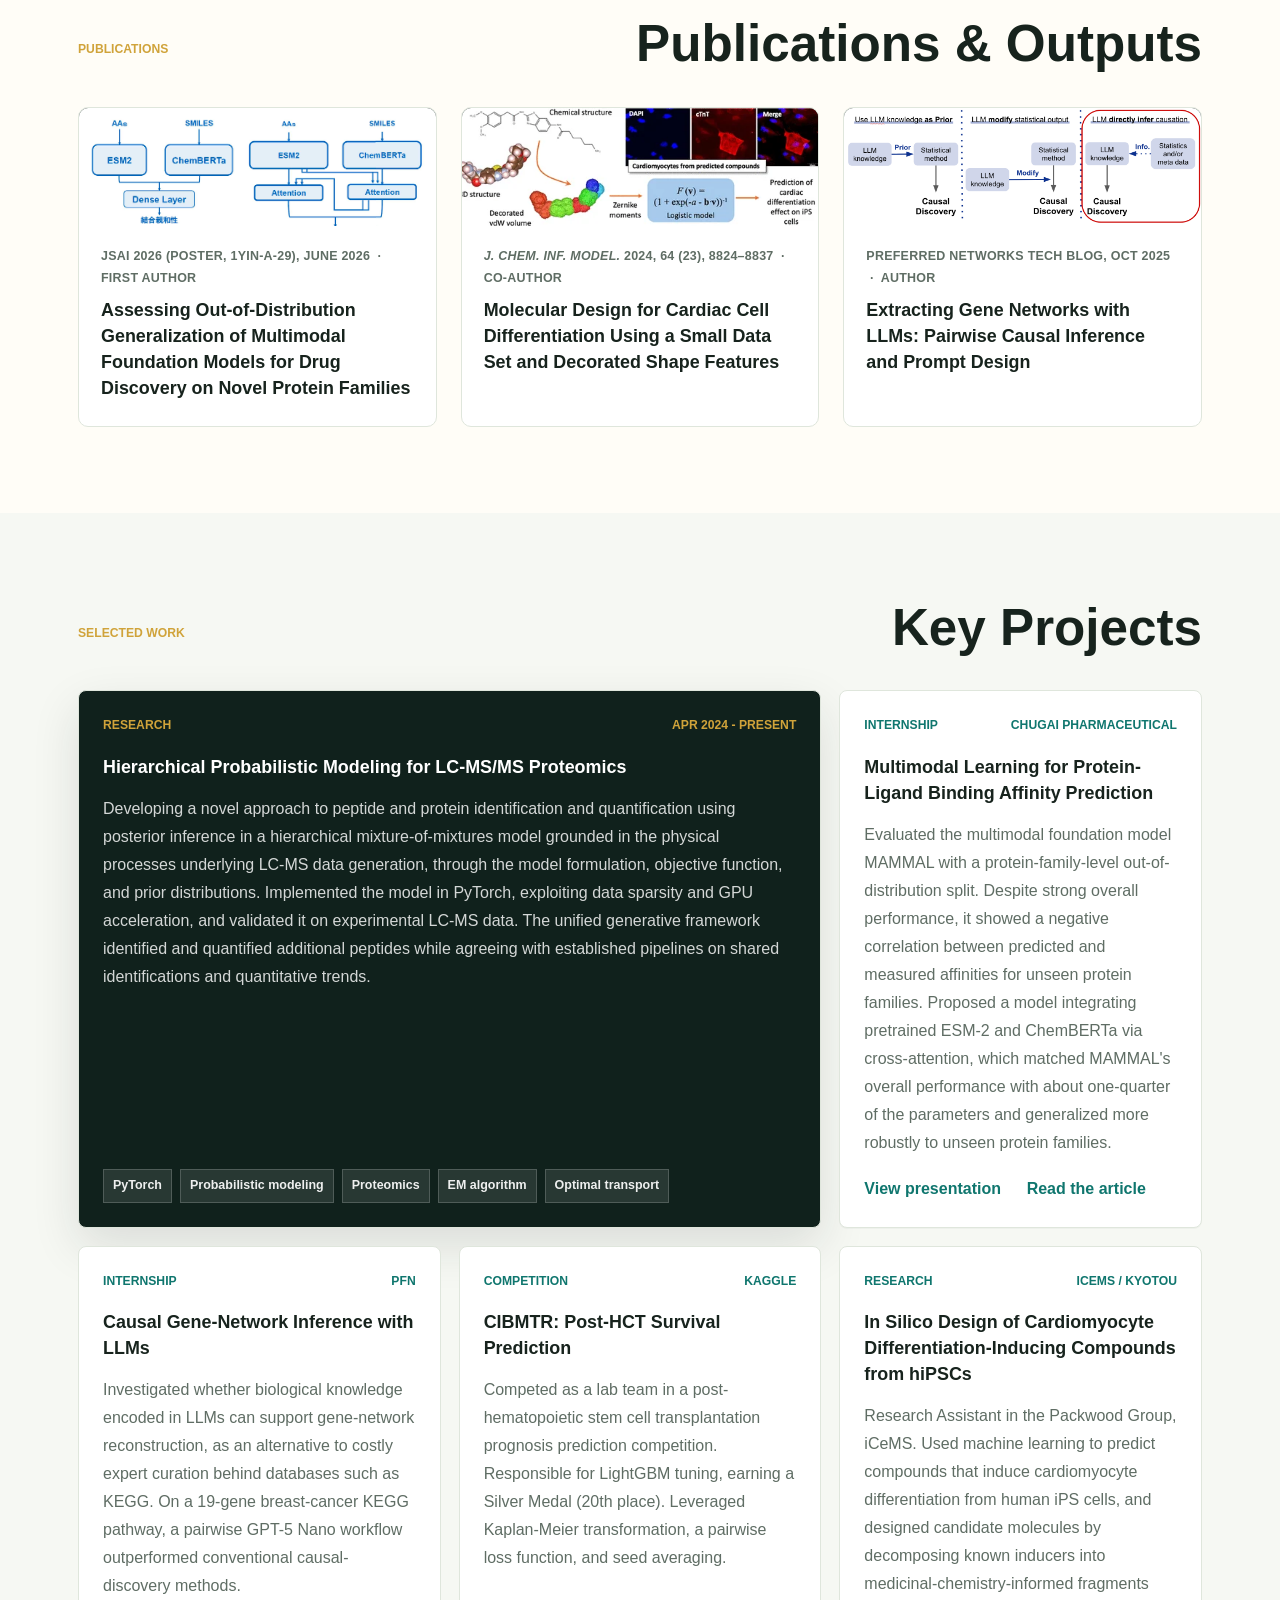
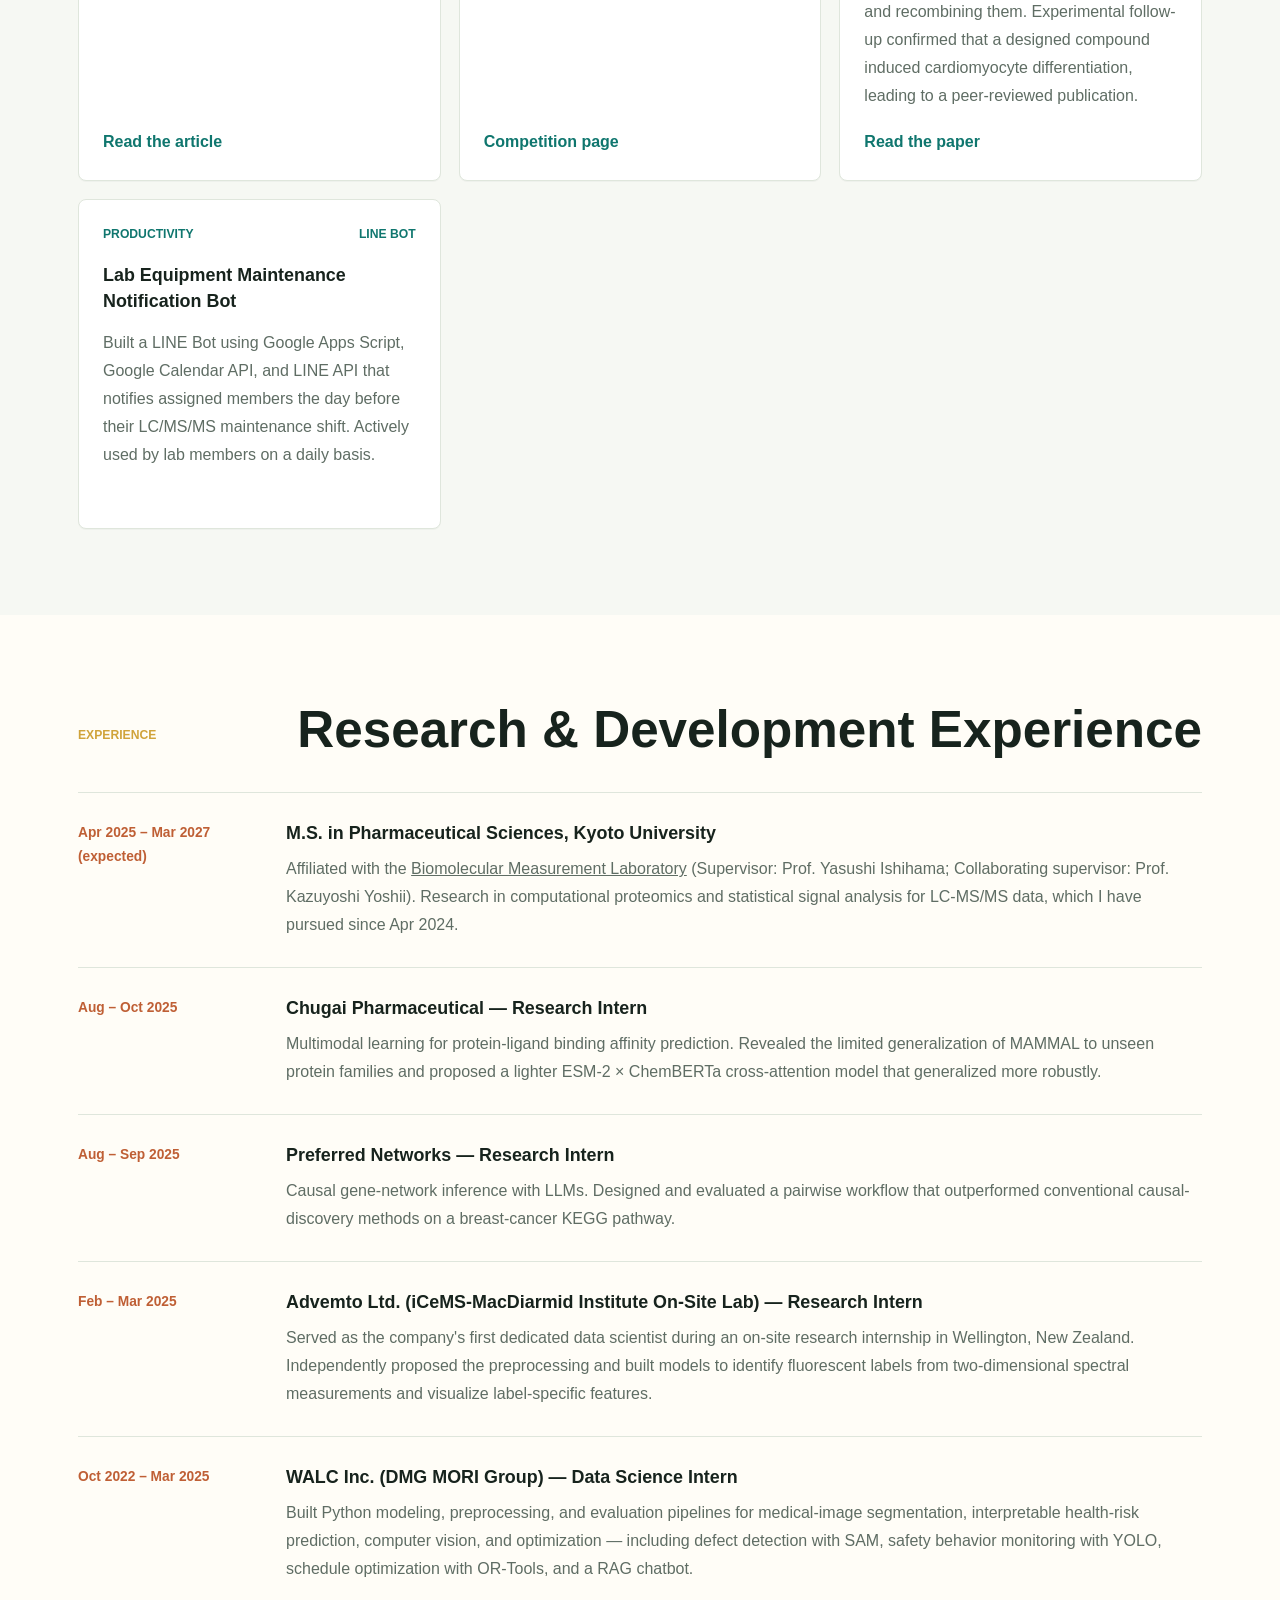
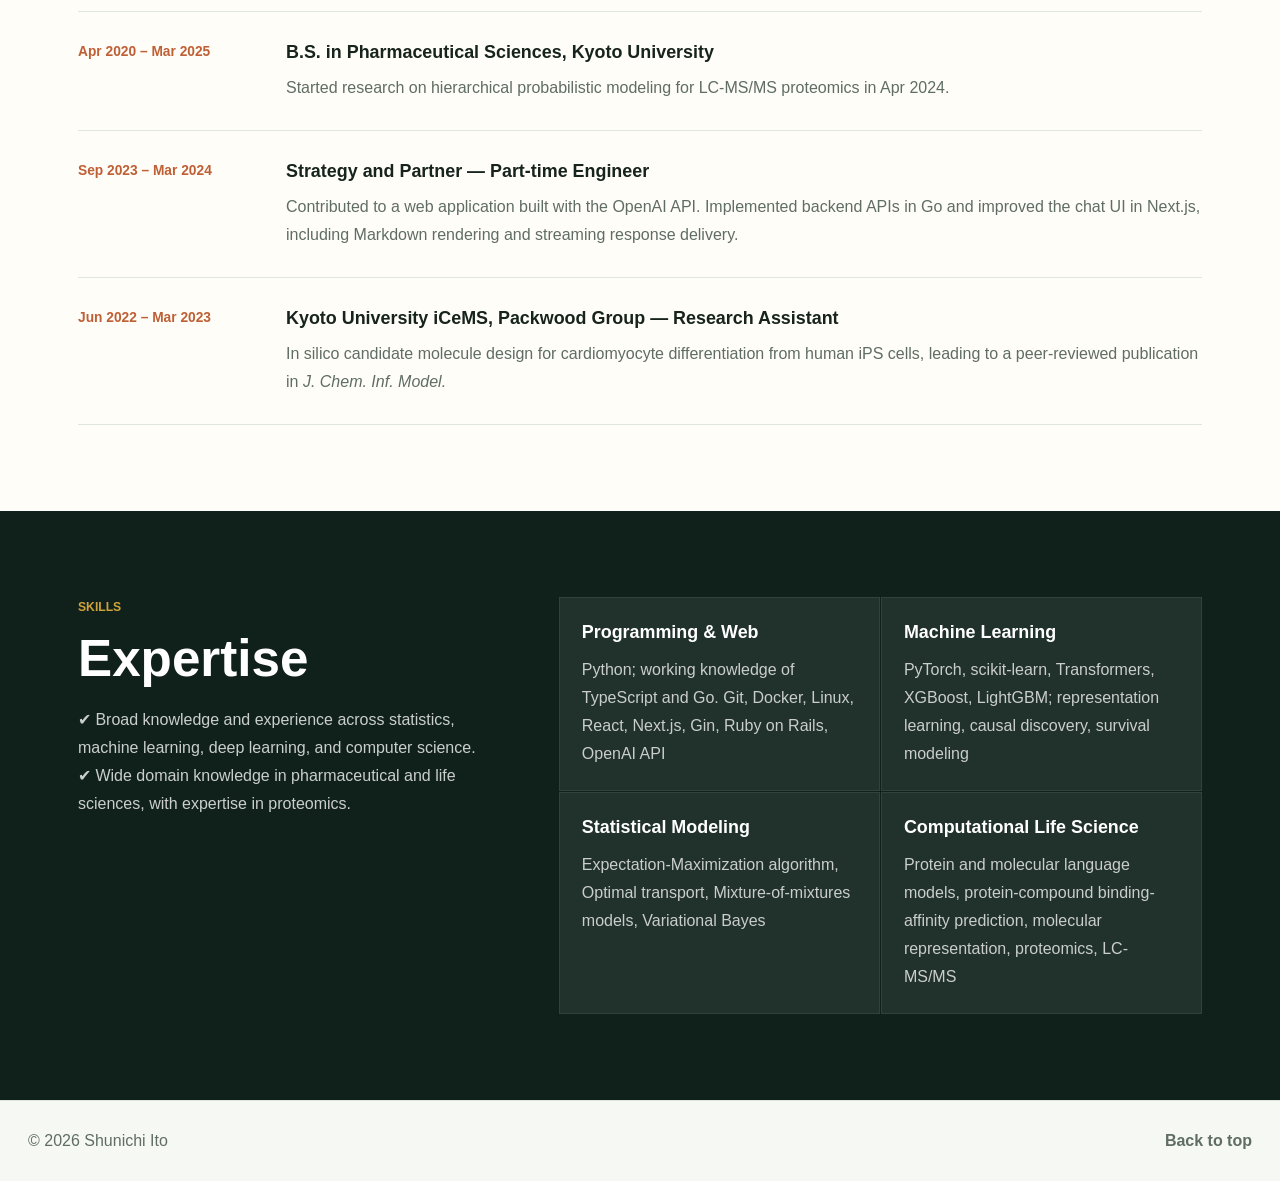
==== commit 936d8110: "feat: align content with academic CV and add CV page - Update profile, publications, projects, exper" ====
--- a/en.html
+++ b/en.html
@@ -21,7 +21,8 @@
         <a href="#projects">Projects</a>
         <a href="#experience">Experience</a>
         <a href="#skills">Skills</a>
-        <a class="lang-switch" href="index.html" aria-label="日本語版へ切り替え">JA</a>
+        <a href="cv/">CV</a>
+        <a class="lang-switch" href="ja.html" aria-label="日本語版へ切り替え">JA</a>
       </nav>
     </header>
 
@@ -30,14 +31,15 @@
         <div class="hero__media" aria-hidden="true"></div>
         <div class="hero__overlay"></div>
         <div class="hero__content">
-          <p class="eyebrow">Computational biology / Machine learning / Web development</p>
+          <p class="eyebrow">AI for drug discovery / Computational proteomics / Machine learning</p>
           <h1 id="hero-title">Shunichi Ito</h1>
           <p class="hero__lead">
-            M.S. student at Graduate School of Pharmaceutical Sciences, Kyoto University.<br>
-            Passionate about revolutionizing drug discovery through life science × data science.
+            M.S. candidate at the Graduate School of Pharmaceutical Sciences, Kyoto University.<br>
+            Developing computational models for proteomics and drug discovery.
           </p>
           <div class="hero__actions" aria-label="Quick links">
             <a class="button button--primary" href="#projects">Projects</a>
+            <a class="button button--ghost" href="cv/">Academic CV</a>
           </div>
           <ul class="social-links" aria-label="Social links">
             <li>
@@ -90,17 +92,23 @@
             <p class="section-kicker">Profile</p>
             <h2>Shunichi Ito</h2>
             <p>
-              M.S. student in Pharmaceutical Sciences at Kyoto University. Affiliated with the Biomolecular Measurement Laboratory, developing novel LC/MS data analysis methods using statistical models.
+              M.S. candidate at the Graduate School of Pharmaceutical Sciences, Kyoto University, developing computational models for proteomics and drug discovery.
+              I build physically grounded generative models of LC-MS data, implement them at scale with GPU acceleration, and validate them on real experimental data.
+              I have also applied statistical and machine learning methods to protein-ligand binding affinity prediction, proposing evaluation criteria and models better aligned with practical drug discovery needs.
+              I am particularly interested in learning latent molecular properties from experimental measurements, sequences, and structures to advance drug discovery.
             </p>
+            <p>
+              <a class="text-link" href="cv/">View Academic CV</a>
+            </p>
           </div>
           <dl class="stats" aria-label="Highlights">
             <div>
               <dt>Research Interests</dt>
-              <dd>Chemoinformatics · AI for Drug Discovery · Diffusion Models</dd>
+              <dd>Computer-assisted Drug Design · Molecular Representation Learning · Computational Proteomics</dd>
             </div>
             <div>
               <dt>Expertise</dt>
-              <dd>EM Algorithm · Optimal Transport · Protein &amp; Molecular LMs · Proteomics</dd>
+              <dd>EM Algorithm · Optimal Transport · Mixture-of-Mixtures Models · Variational Bayes · Protein &amp; Molecular LMs · LC-MS/MS</dd>
             </div>
             <div>
               <dt>Stack</dt>
@@ -108,11 +116,11 @@
             </div>
             <div>
               <dt>Achievement</dt>
-              <dd>Kaggle Silver Medal · 20th Place (CIBMTR 2025) · Japan Statistical Society Certificate Grade 2</dd>
+              <dd>Kaggle Silver Medal · 20th Place (CIBMTR 2025) · Japan Statistical Society Certificate Grade 2 (2025)</dd>
             </div>
             <div>
               <dt>Language</dt>
-              <dd>Japanese / English</dd>
+              <dd>Japanese (Native) / English (IELTS 6.5)</dd>
             </div>
             <div>
               <dt>Hobbies</dt>
@@ -130,22 +138,22 @@
           </div>
           <div class="publication-list">
             <article class="pub-card">
-              <a class="pub-card__image-link" href="https://pub.confit.atlas.jp/ja/event/jsai2026/presentation/1Yin-A-29" target="_blank" rel="noopener noreferrer" aria-label="View presentation: Assessing OOD Generalization of Multimodal Foundation Models for Drug Discovery">
+              <a class="pub-card__image-link" href="https://doi.org/10.11517/pjsai.JSAI2026.0_1YinA29" target="_blank" rel="noopener noreferrer" aria-label="View presentation: Assessing Out-of-Distribution Generalization of Multimodal Foundation Models for Drug Discovery">
                 <img class="pub-card__image" src="assets/jsai_poster.png" alt="Poster figure: Multimodal drug discovery model architecture fusing ESM2 and ChemBERTa via cross-attention" loading="lazy">
                 <span class="pub-card__overlay" aria-hidden="true">View presentation →</span>
               </a>
               <div class="pub-card__body">
-                <p class="pub-card__venue">40th Annual Conf. of JSAI, June 2026 &nbsp;·&nbsp; First author</p>
+                <p class="pub-card__venue">JSAI 2026 (Poster, 1Yin-A-29), June 2026 &nbsp;·&nbsp; First author</p>
                 <h3>Assessing Out-of-Distribution Generalization of Multimodal Foundation Models for Drug Discovery on Novel Protein Families</h3>
               </div>
             </article>
             <article class="pub-card">
-              <a class="pub-card__image-link" href="https://pubs.acs.org/doi/full/10.1021/acs.jcim.4c01353" target="_blank" rel="noopener noreferrer" aria-label="Read paper: Molecular Design for Cardiac Cell Differentiation">
+              <a class="pub-card__image-link" href="https://doi.org/10.1021/acs.jcim.4c01353" target="_blank" rel="noopener noreferrer" aria-label="Read paper: Molecular Design for Cardiac Cell Differentiation">
                 <img class="pub-card__image" src="assets/icems-cardiomyocite-hiPSC.gif" alt="Abstract figure: Computational design of cardiomyocyte differentiation-inducing compounds from hiPSCs" loading="lazy">
                 <span class="pub-card__overlay" aria-hidden="true">Read paper →</span>
               </a>
               <div class="pub-card__body">
-                <p class="pub-card__venue">Journal of Chemical Information and Modeling, 2024 &nbsp;·&nbsp; Co-author</p>
+                <p class="pub-card__venue"><em>J. Chem. Inf. Model.</em> 2024, 64 (23), 8824–8837 &nbsp;·&nbsp; Co-author</p>
                 <h3>Molecular Design for Cardiac Cell Differentiation Using a Small Data Set and Decorated Shape Features</h3>
               </div>
             </article>
@@ -155,8 +163,8 @@
                 <span class="pub-card__overlay" aria-hidden="true">Read article →</span>
               </a>
               <div class="pub-card__body">
-                <p class="pub-card__venue">Preferred Networks Tech Blog, 2025 &nbsp;·&nbsp; Summer Internship Output</p>
-                <h3>Gene Network Extraction with LLMs: Pairwise Causal Inference and Prompt Design Experiments</h3>
+                <p class="pub-card__venue">Preferred Networks Tech Blog, Oct 2025 &nbsp;·&nbsp; Author</p>
+                <h3>Extracting Gene Networks with LLMs: Pairwise Causal Inference and Prompt Design</h3>
               </div>
             </article>
           </div>
@@ -174,18 +182,39 @@
             <article class="project-card project-card--featured">
               <div class="project-card__meta">
                 <span>Research</span>
-                <span>2024 - Present</span>
-              </div>
-              <h3>LC/MS Data Analysis via Mixture-of-Mixtures Model Leveraging Sample Hierarchy</h3>
-              <p>
-                Developing an analysis tool that models complex LC/MS signal data as mixture distributions to identify and quantify proteins and peptides.
-                Proposed a Mixture-of-Mixtures model that exploits sample hierarchy, and implemented an optimization algorithm using optimal transport as the objective function.
+                <span>Apr 2024 - Present</span>
+              </div>
+              <h3>Hierarchical Probabilistic Modeling for LC-MS/MS Proteomics</h3>
+              <p>
+                Developing a novel approach to peptide and protein identification and quantification using posterior inference in a hierarchical mixture-of-mixtures model
+                grounded in the physical processes underlying LC-MS data generation, through the model formulation, objective function, and prior distributions.
+                Implemented the model in PyTorch, exploiting data sparsity and GPU acceleration, and validated it on experimental LC-MS data.
+                The unified generative framework identified and quantified additional peptides while agreeing with established pipelines on shared identifications and quantitative trends.
               </p>
               <div class="tag-list">
-                <span>Python</span>
-                <span>Statistical modeling</span>
+                <span>PyTorch</span>
+                <span>Probabilistic modeling</span>
                 <span>Proteomics</span>
                 <span>EM algorithm</span>
+                <span>Optimal transport</span>
+              </div>
+            </article>
+
+            <article class="project-card">
+              <div class="project-card__meta">
+                <span>Internship</span>
+                <span>Chugai Pharmaceutical</span>
+              </div>
+              <h3>Multimodal Learning for Protein-Ligand Binding Affinity Prediction</h3>
+              <p>
+                Evaluated the multimodal foundation model MAMMAL with a protein-family-level out-of-distribution split. Despite strong overall performance,
+                it showed a negative correlation between predicted and measured affinities for unseen protein families.
+                Proposed a model integrating pretrained ESM-2 and ChemBERTa via cross-attention, which matched MAMMAL's overall performance with about one-quarter of the parameters
+                and generalized more robustly to unseen protein families.
+              </p>
+              <div class="text-link-group">
+                <a class="text-link" href="https://doi.org/10.11517/pjsai.JSAI2026.0_1YinA29">View presentation</a>
+                <a class="text-link" href="https://zenn.dev/shunichi1100921/articles/ebb2597664aa65">Read the article</a>
               </div>
             </article>
 
@@ -194,10 +223,10 @@
                 <span>Internship</span>
                 <span>PFN</span>
               </div>
-              <h3>Gene Network Extraction with LLMs</h3>
-              <p>
-                Targeted 19 genes related to breast cancer KEGG Pathway. Performed pairwise edge estimation with an LLM and integrated results into a DAG.
-                Improved performance to F1=0.780 through iterative prompt design, outperforming statistical methods.
+              <h3>Causal Gene-Network Inference with LLMs</h3>
+              <p>
+                Investigated whether biological knowledge encoded in LLMs can support gene-network reconstruction, as an alternative to costly expert curation behind databases such as KEGG.
+                On a 19-gene breast-cancer KEGG pathway, a pairwise GPT-5 Nano workflow outperformed conventional causal-discovery methods.
               </p>
               <a class="text-link" href="https://tech.preferred.jp/ja/blog/gene_network_extraction_with_llms/">Read the article</a>
             </article>
@@ -207,10 +236,10 @@
                 <span>Competition</span>
                 <span>Kaggle</span>
               </div>
-              <h3>post-HCT Survival Prediction</h3>
+              <h3>CIBMTR: Post-HCT Survival Prediction</h3>
               <p>
                 Competed as a lab team in a post-hematopoietic stem cell transplantation prognosis prediction competition.
-                Responsible for Kaplan-Meier transformation, Pairwise loss function, Seed averaging, and LightGBM tuning — earning a Silver Medal (20th place).
+                Responsible for LightGBM tuning, earning a Silver Medal (20th place). Leveraged Kaplan-Meier transformation, a pairwise loss function, and seed averaging.
               </p>
               <a class="text-link" href="https://www.kaggle.com/competitions/equity-post-HCT-survival-predictions">Competition page</a>
             </article>
@@ -220,12 +249,13 @@
                 <span>Research</span>
                 <span>iCeMS / KyotoU</span>
               </div>
-              <h3>Computational Design of Cardiomyocyte Differentiation-Inducing Compounds from hiPSCs</h3>
-              <p>
-                Participated as a part-time researcher at iCeMS, Kyoto University. Predicted differentiation-inducing compounds from limited data using ML.
-                Responsible for fragment decomposition, novel compound generation, and PDB file creation. Experimental validation confirmed cardiomyocyte differentiation; published in a peer-reviewed international journal.
-              </p>
-              <a class="text-link" href="https://pubs.acs.org/doi/full/10.1021/acs.jcim.4c01353">Read the paper</a>
+              <h3>In Silico Design of Cardiomyocyte Differentiation-Inducing Compounds from hiPSCs</h3>
+              <p>
+                Research Assistant in the Packwood Group, iCeMS. Used machine learning to predict compounds that induce cardiomyocyte differentiation from human iPS cells,
+                and designed candidate molecules by decomposing known inducers into medicinal-chemistry-informed fragments and recombining them.
+                Experimental follow-up confirmed that a designed compound induced cardiomyocyte differentiation, leading to a peer-reviewed publication.
+              </p>
+              <a class="text-link" href="https://doi.org/10.1021/acs.jcim.4c01353">Read the paper</a>
             </article>
 
             <article class="project-card">
@@ -252,12 +282,23 @@
 
           <div class="timeline">
             <article class="timeline-item">
+              <p class="timeline-item__date">Apr 2025 – Mar 2027 (expected)</p>
+              <div>
+                <h3>M.S. in Pharmaceutical Sciences, Kyoto University</h3>
+                <p>
+                  Affiliated with the <a href="https://www.pharm.kyoto-u.ac.jp/seizai/">Biomolecular Measurement Laboratory</a> (Supervisor: Prof. Yasushi Ishihama; Collaborating supervisor: Prof. Kazuyoshi Yoshii).
+                  Research in computational proteomics and statistical signal analysis for LC-MS/MS data, which I have pursued since Apr 2024.
+                </p>
+              </div>
+            </article>
+
+            <article class="timeline-item">
               <p class="timeline-item__date">Aug – Oct 2025</p>
               <div>
-                <h3>Chugai Pharmaceutical — Internship</h3>
-                <p>
-                  Evaluated drug discovery tasks using protein language models, molecular language models, and multimodal foundation models.
-                  Analyzed practical limitations and developed a new architecture to improve predictive accuracy.
+                <h3>Chugai Pharmaceutical — Research Intern</h3>
+                <p>
+                  Multimodal learning for protein-ligand binding affinity prediction. Revealed the limited generalization of MAMMAL to unseen protein families
+                  and proposed a lighter ESM-2 × ChemBERTa cross-attention model that generalized more robustly.
                 </p>
               </div>
             </article>
@@ -265,9 +306,9 @@
             <article class="timeline-item">
               <p class="timeline-item__date">Aug – Sep 2025</p>
               <div>
-                <h3>Preferred Networks — Summer Internship</h3>
-                <p>
-                  Worked on gene network extraction with LLMs, designing and evaluating a method to infer causal relationships from literature knowledge.
+                <h3>Preferred Networks — Research Intern</h3>
+                <p>
+                  Causal gene-network inference with LLMs. Designed and evaluated a pairwise workflow that outperformed conventional causal-discovery methods on a breast-cancer KEGG pathway.
                 </p>
               </div>
             </article>
@@ -275,10 +316,10 @@
             <article class="timeline-item">
               <p class="timeline-item__date">Feb – Mar 2025</p>
               <div>
-                <h3>Advemto Ltd. — Internship</h3>
-                <p>
-                  Built a machine learning model to predict fluorescent labels from 2D tensor fluorescence spectrum data.
-                  Proposed and implemented a preprocessing approach that preserves 2D data structure.
+                <h3>Advemto Ltd. (iCeMS-MacDiarmid Institute On-Site Lab) — Research Intern</h3>
+                <p>
+                  Served as the company's first dedicated data scientist during an on-site research internship in Wellington, New Zealand.
+                  Independently proposed the preprocessing and built models to identify fluorescent labels from two-dimensional spectral measurements and visualize label-specific features.
                 </p>
               </div>
             </article>
@@ -286,10 +327,20 @@
             <article class="timeline-item">
               <p class="timeline-item__date">Oct 2022 – Mar 2025</p>
               <div>
-                <h3>DMG Mori / WALC — Long-term Internship</h3>
-                <p>
-                  Worked on medical image segmentation, health checkup data analysis, RAG chatbot development, defect detection with SAM,
-                  schedule optimization with OR-Tools, and safety behavior monitoring with YOLO.
+                <h3>WALC Inc. (DMG MORI Group) — Data Science Intern</h3>
+                <p>
+                  Built Python modeling, preprocessing, and evaluation pipelines for medical-image segmentation, interpretable health-risk prediction,
+                  computer vision, and optimization — including defect detection with SAM, safety behavior monitoring with YOLO, schedule optimization with OR-Tools, and a RAG chatbot.
+                </p>
+              </div>
+            </article>
+
+            <article class="timeline-item">
+              <p class="timeline-item__date">Apr 2020 – Mar 2025</p>
+              <div>
+                <h3>B.S. in Pharmaceutical Sciences, Kyoto University</h3>
+                <p>
+                  Started research on hierarchical probabilistic modeling for LC-MS/MS proteomics in Apr 2024.
                 </p>
               </div>
             </article>
@@ -301,6 +352,16 @@
                 <p>
                   Contributed to a web application built with the OpenAI API. Implemented backend APIs in Go and improved the chat UI in Next.js,
                   including Markdown rendering and streaming response delivery.
+                </p>
+              </div>
+            </article>
+
+            <article class="timeline-item">
+              <p class="timeline-item__date">Jun 2022 – Mar 2023</p>
+              <div>
+                <h3>Kyoto University iCeMS, Packwood Group — Research Assistant</h3>
+                <p>
+                  In silico candidate molecule design for cardiomyocyte differentiation from human iPS cells, leading to a peer-reviewed publication in <em>J. Chem. Inf. Model.</em>
                 </p>
               </div>
             </article>
@@ -314,25 +375,26 @@
             <p class="section-kicker">Skills</p>
             <h2 id="skills-title">Expertise</h2>
             <p>
-              Grounded in pharmaceutical and life-science domain knowledge, I implement solutions spanning statistical models, machine learning, and full-stack web applications.
+              ✔ Broad knowledge and experience across statistics, machine learning, deep learning, and computer science.<br>
+              ✔ Wide domain knowledge in pharmaceutical and life sciences, with expertise in proteomics.
             </p>
           </div>
           <div class="skill-groups">
             <section aria-labelledby="skill-programming">
-              <h3 id="skill-programming">Programming</h3>
-              <p>Python, TypeScript, Go, Git, Docker, Linux</p>
+              <h3 id="skill-programming">Programming &amp; Web</h3>
+              <p>Python; working knowledge of TypeScript and Go. Git, Docker, Linux, React, Next.js, Gin, Ruby on Rails, OpenAI API</p>
             </section>
             <section aria-labelledby="skill-ml">
               <h3 id="skill-ml">Machine Learning</h3>
-              <p>PyTorch, Scikit-Learn, XGBoost, LightGBM, Transformers, YOLO, RAG</p>
+              <p>PyTorch, scikit-learn, Transformers, XGBoost, LightGBM; representation learning, causal discovery, survival modeling</p>
+            </section>
+            <section aria-labelledby="skill-stats">
+              <h3 id="skill-stats">Statistical Modeling</h3>
+              <p>Expectation-Maximization algorithm, Optimal transport, Mixture-of-mixtures models, Variational Bayes</p>
             </section>
             <section aria-labelledby="skill-domain">
-              <h3 id="skill-domain">Domain</h3>
-              <p>Computational drug discovery, Proteomics, LC/MS/MS, Molecular / Protein language models</p>
-            </section>
-            <section aria-labelledby="skill-web">
-              <h3 id="skill-web">Web</h3>
-              <p>React, Next.js, Gin, Ruby on Rails, OpenAI API</p>
+              <h3 id="skill-domain">Computational Life Science</h3>
+              <p>Protein and molecular language models, protein-compound binding-affinity prediction, molecular representation, proteomics, LC-MS/MS</p>
             </section>
           </div>
         </div>
--- a/styles.css
+++ b/styles.css
@@ -395,6 +395,17 @@
   text-decoration: none;
 }
 
+.text-link-group {
+  display: grid;
+  grid-template-columns: repeat(2, minmax(0, 1fr));
+  gap: 12px;
+  margin-top: auto;
+}
+
+.text-link-group .text-link {
+  margin-top: 0;
+}
+
 .timeline {
   border-top: 1px solid var(--line);
 }
@@ -693,6 +704,10 @@
     grid-template-columns: 1fr;
   }
 
+  .stats div {
+    flex: 0 0 100%;
+  }
+
   .project-card,
   .project-card--featured,
   .publication-list article {
